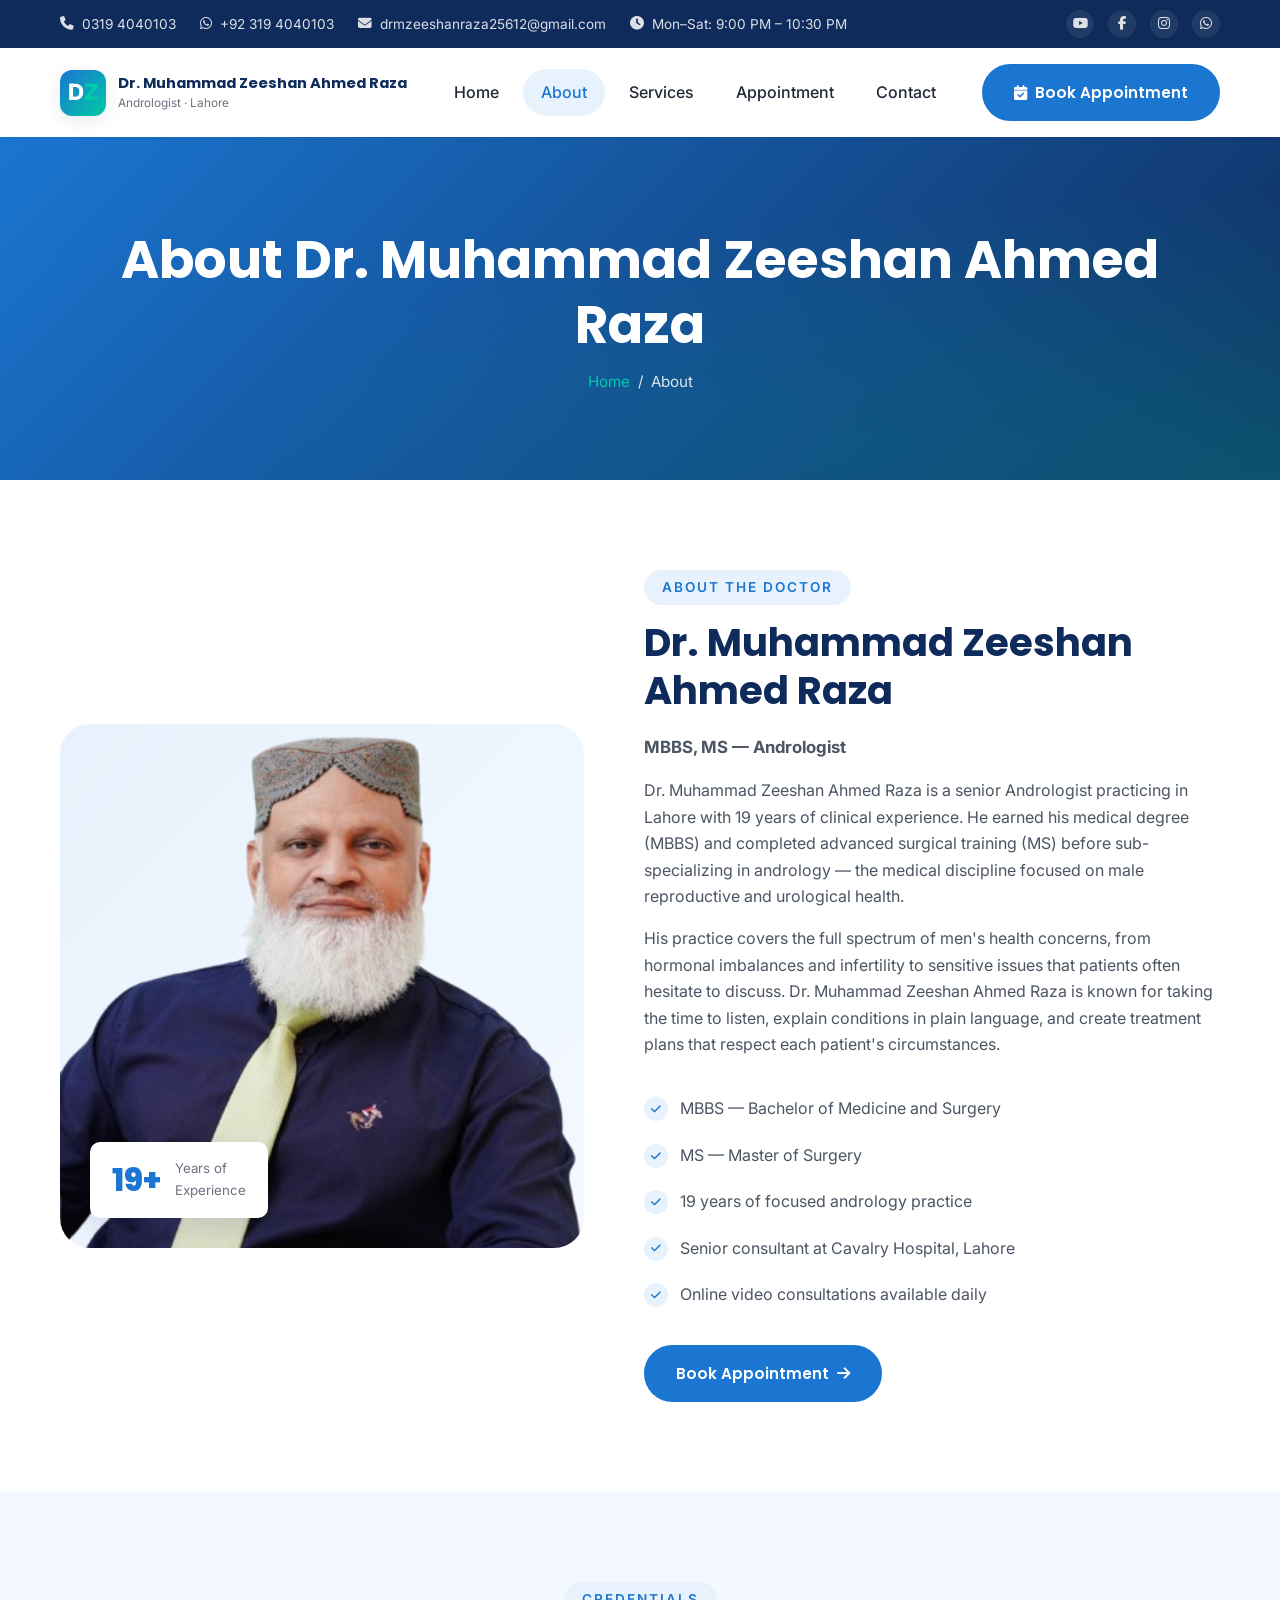
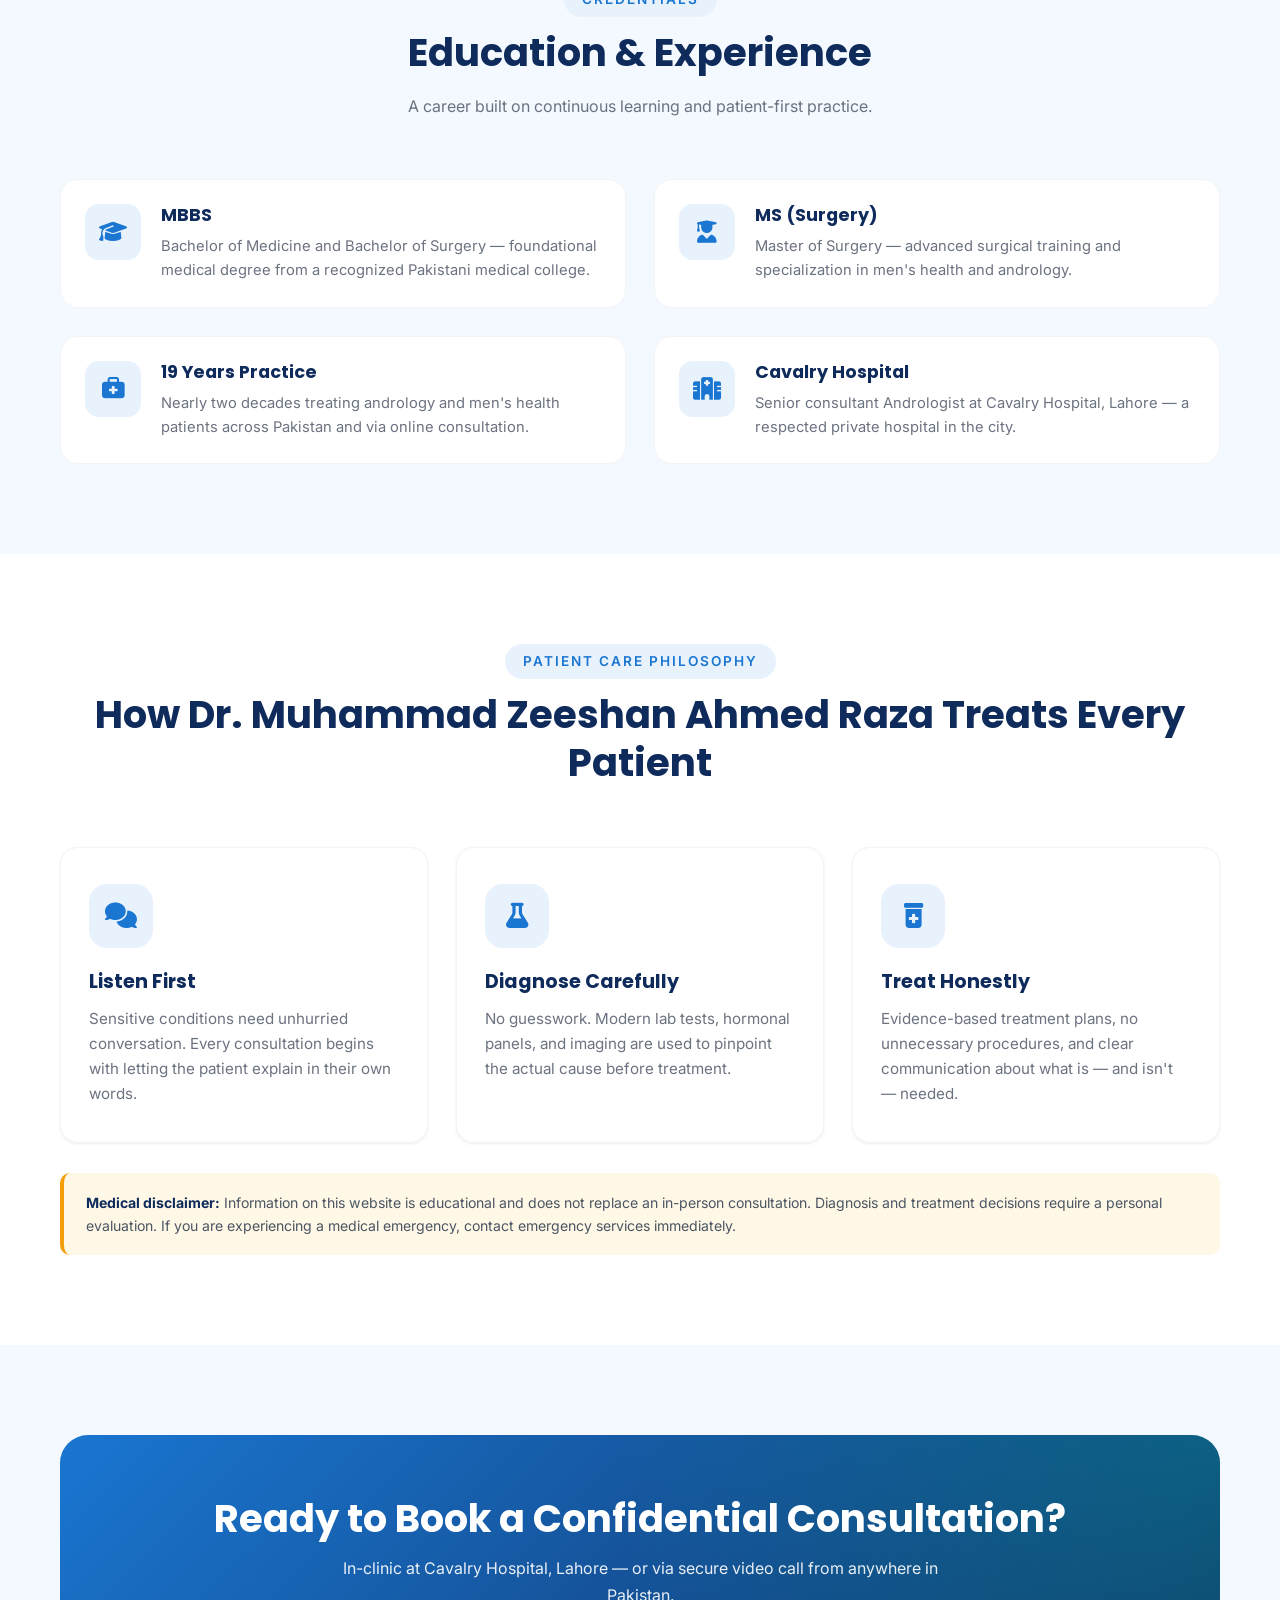
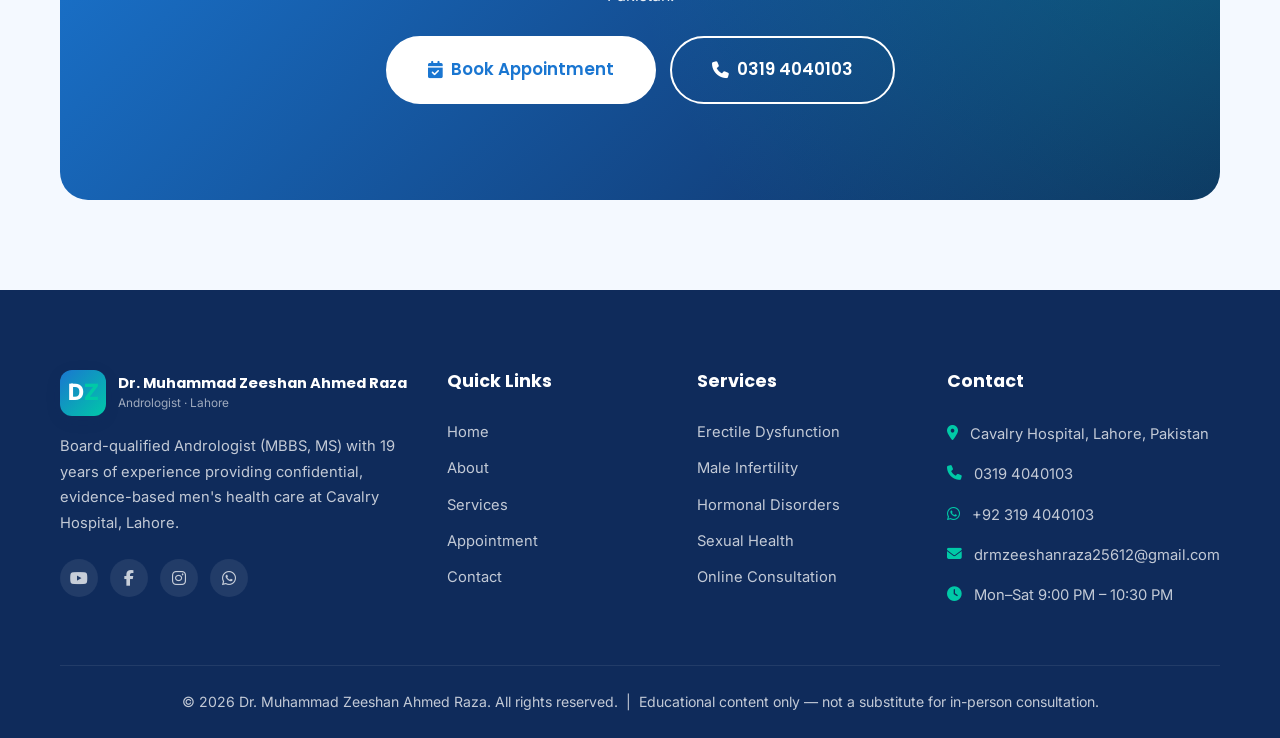
==== about.html @ 1eda5ea1 "first commit" ====
<!DOCTYPE html>
<html lang="en">
<head>
<meta charset="UTF-8" />
<meta name="viewport" content="width=device-width, initial-scale=1.0" />
<title>About Dr. Muhammad Zeeshan Ahmed Raza — Andrologist, Lahore</title>
<meta name="description" content="Profile of Dr. Muhammad Zeeshan Ahmed Raza — MBBS, MS Andrologist with 19 years of experience at Cavalry Hospital, Lahore. Education, experience, and approach." />
<link rel="preconnect" href="https://fonts.googleapis.com" />
<link rel="preconnect" href="https://fonts.gstatic.com" crossorigin />
<link href="https://fonts.googleapis.com/css2?family=Poppins:wght@500;600;700;800&family=Inter:wght@400;500;600&display=swap" rel="stylesheet" />
<link rel="stylesheet" href="https://cdnjs.cloudflare.com/ajax/libs/font-awesome/6.5.1/css/all.min.css" />
<link rel="stylesheet" href="assets/css/style.css?v=20260511143106" />
</head>
<body>
<div class="loader" id="pageLoader"><div class="jimu-primary-loading"></div></div>

<div class="topbar">
  <div class="container">
    <div class="topbar-info">
      <span><i class="fa-solid fa-phone"></i> 0319 4040103</span>
      <span><i class="fa-brands fa-whatsapp"></i> <a href="https://wa.me/923194040103" target="_blank" rel="noopener" style="color:inherit;">+92 319 4040103</a></span>
      <span><i class="fa-solid fa-envelope"></i> drmzeeshanraza25612@gmail.com</span>
      <span><i class="fa-solid fa-clock"></i> Mon–Sat: 9:00 PM – 10:30 PM</span>
    </div>
    <div class="topbar-social">
      <a href="https://www.youtube.com/@DrMuhammadZeeshanAhmedRaza" target="_blank" rel="noopener" aria-label="YouTube"><i class="fa-brands fa-youtube"></i></a>
      <a href="#" aria-label="Facebook"><i class="fa-brands fa-facebook-f"></i></a>
      <a href="#" aria-label="Instagram"><i class="fa-brands fa-instagram"></i></a>
      <a href="https://wa.me/923194040103" target="_blank" rel="noopener" aria-label="WhatsApp"><i class="fa-brands fa-whatsapp"></i></a>
    </div>
  </div>
</div>

<header class="header">
  <div class="container">
    <a href="index.html" class="logo">
      <span class="logo-icon">D<span style="color:var(--secondary);">Z</span></span>
      <span class="logo-text"><strong>Dr. Muhammad Zeeshan Ahmed Raza</strong><small>Andrologist · Lahore</small></span>
    </a>
    <nav>
      <ul class="nav-list">
        <li><a href="index.html">Home</a></li>
        <li><a href="about.html">About</a></li>
        <li><a href="services.html">Services</a></li>
        <li><a href="appointment.html">Appointment</a></li>
        <li><a href="contact.html">Contact</a></li>
      </ul>
    </nav>
    <div class="nav-cta">
      <a href="appointment.html" class="btn btn-primary"><i class="fa-solid fa-calendar-check"></i> Book Appointment</a>
      <button class="menu-toggle" aria-label="Toggle menu" aria-expanded="false"><i class="fa-solid fa-bars"></i></button>
    </div>
  </div>
</header>

<section class="page-banner">
  <div class="container">
    <h1>About Dr. Muhammad Zeeshan Ahmed Raza</h1>
    <p class="breadcrumb"><a href="index.html">Home</a> &nbsp;/&nbsp; About</p>
  </div>
</section>

<section class="section about-preview">
  <div class="container">
    <div class="image-side">
      <img src="assets/images/doctor-portrait.png" alt="Dr. Muhammad Zeeshan Ahmed Raza — Senior Andrologist" onerror="this.style.display='none'; this.nextElementSibling.style.display='inline-block';" />
      <i class="fa-solid fa-user-doctor" style="display:none; font-size: 9rem; color: var(--primary); opacity: 0.4;"></i>
      <div class="badge">
        <span class="num">19+</span>
        <small>Years of<br />Experience</small>
      </div>
    </div>
    <div>
      <span class="eyebrow" style="display:inline-block; color: var(--primary); font-weight:600; font-size:0.85rem; letter-spacing:2px; text-transform:uppercase; margin-bottom:14px; padding:6px 18px; background: var(--primary-light); border-radius:999px;">About the Doctor</span>
      <h2>Dr. Muhammad Zeeshan Ahmed Raza</h2>
      <p style="font-size:1.05rem; color: var(--gray-700);"><strong>MBBS, MS — Andrologist</strong></p>
      <p>Dr. Muhammad Zeeshan Ahmed Raza is a senior Andrologist practicing in Lahore with 19 years of clinical experience. He earned his medical degree (MBBS) and completed advanced surgical training (MS) before sub-specializing in andrology — the medical discipline focused on male reproductive and urological health.</p>
      <p>His practice covers the full spectrum of men's health concerns, from hormonal imbalances and infertility to sensitive issues that patients often hesitate to discuss. Dr. Muhammad Zeeshan Ahmed Raza is known for taking the time to listen, explain conditions in plain language, and create treatment plans that respect each patient's circumstances.</p>
      <ul class="feature-list">
        <li>MBBS — Bachelor of Medicine and Surgery</li>
        <li>MS — Master of Surgery</li>
        <li>19 years of focused andrology practice</li>
        <li>Senior consultant at Cavalry Hospital, Lahore</li>
        <li>Online video consultations available daily</li>
      </ul>
      <a href="appointment.html" class="btn btn-primary">Book Appointment <i class="fa-solid fa-arrow-right"></i></a>
    </div>
  </div>
</section>

<!-- Education & experience -->
<section class="section bg-light">
  <div class="container">
    <div class="section-head">
      <span class="eyebrow">Credentials</span>
      <h2>Education &amp; Experience</h2>
      <p>A career built on continuous learning and patient-first practice.</p>
    </div>
    <div class="grid grid-2">
      <div class="why-card">
        <span class="icon"><i class="fa-solid fa-graduation-cap"></i></span>
        <div><h3>MBBS</h3><p>Bachelor of Medicine and Bachelor of Surgery — foundational medical degree from a recognized Pakistani medical college.</p></div>
      </div>
      <div class="why-card">
        <span class="icon"><i class="fa-solid fa-user-graduate"></i></span>
        <div><h3>MS (Surgery)</h3><p>Master of Surgery — advanced surgical training and specialization in men's health and andrology.</p></div>
      </div>
      <div class="why-card">
        <span class="icon"><i class="fa-solid fa-briefcase-medical"></i></span>
        <div><h3>19 Years Practice</h3><p>Nearly two decades treating andrology and men's health patients across Pakistan and via online consultation.</p></div>
      </div>
      <div class="why-card">
        <span class="icon"><i class="fa-solid fa-hospital"></i></span>
        <div><h3>Cavalry Hospital</h3><p>Senior consultant Andrologist at Cavalry Hospital, Lahore — a respected private hospital in the city.</p></div>
      </div>
    </div>
  </div>
</section>

<!-- Approach -->
<section class="section">
  <div class="container">
    <div class="section-head">
      <span class="eyebrow">Patient Care Philosophy</span>
      <h2>How Dr. Muhammad Zeeshan Ahmed Raza Treats Every Patient</h2>
    </div>
    <div class="grid grid-3">
      <div class="service-card">
        <span class="icon"><i class="fa-solid fa-comments"></i></span>
        <h3>Listen First</h3>
        <p>Sensitive conditions need unhurried conversation. Every consultation begins with letting the patient explain in their own words.</p>
      </div>
      <div class="service-card">
        <span class="icon"><i class="fa-solid fa-flask"></i></span>
        <h3>Diagnose Carefully</h3>
        <p>No guesswork. Modern lab tests, hormonal panels, and imaging are used to pinpoint the actual cause before treatment.</p>
      </div>
      <div class="service-card">
        <span class="icon"><i class="fa-solid fa-prescription-bottle-medical"></i></span>
        <h3>Treat Honestly</h3>
        <p>Evidence-based treatment plans, no unnecessary procedures, and clear communication about what is — and isn't — needed.</p>
      </div>
    </div>
    <div class="disclaimer">
      <strong>Medical disclaimer:</strong> Information on this website is educational and does not replace an in-person consultation. Diagnosis and treatment decisions require a personal evaluation. If you are experiencing a medical emergency, contact emergency services immediately.
    </div>
  </div>
</section>

<section class="section bg-light">
  <div class="container">
    <div class="cta-banner">
      <h2>Ready to Book a Confidential Consultation?</h2>
      <p>In-clinic at Cavalry Hospital, Lahore — or via secure video call from anywhere in Pakistan.</p>
      <div class="hero-actions" style="justify-content: center;">
        <a href="appointment.html" class="btn btn-white btn-lg"><i class="fa-solid fa-calendar-check"></i> Book Appointment</a>
        <a href="tel:03194040103" class="btn btn-outline btn-lg" style="color:var(--white); border-color:var(--white);"><i class="fa-solid fa-phone"></i> 0319 4040103</a>
      </div>
    </div>
  </div>
</section>

<footer class="footer">
  <div class="container">
    <div class="footer-grid">
      <div class="footer-about">
        <a href="index.html" class="logo">
          <span class="logo-icon">D<span style="color:var(--secondary);">Z</span></span>
          <span class="logo-text"><strong>Dr. Muhammad Zeeshan Ahmed Raza</strong><small>Andrologist · Lahore</small></span>
        </a>
        <p>Board-qualified Andrologist (MBBS, MS) with 19 years of experience providing confidential, evidence-based men's health care at Cavalry Hospital, Lahore.</p>
        <div class="footer-social">
          <a href="https://www.youtube.com/@DrMuhammadZeeshanAhmedRaza" target="_blank" rel="noopener" aria-label="YouTube"><i class="fa-brands fa-youtube"></i></a>
          <a href="#" aria-label="Facebook"><i class="fa-brands fa-facebook-f"></i></a>
          <a href="#" aria-label="Instagram"><i class="fa-brands fa-instagram"></i></a>
          <a href="https://wa.me/923194040103" target="_blank" rel="noopener" aria-label="WhatsApp"><i class="fa-brands fa-whatsapp"></i></a>
        </div>
      </div>
      <div>
        <h4>Quick Links</h4>
        <ul class="footer-links">
          <li><a href="index.html">Home</a></li>
          <li><a href="about.html">About</a></li>
          <li><a href="services.html">Services</a></li>
          <li><a href="appointment.html">Appointment</a></li>
          <li><a href="contact.html">Contact</a></li>
        </ul>
      </div>
      <div>
        <h4>Services</h4>
        <ul class="footer-links">
          <li><a href="services.html">Erectile Dysfunction</a></li>
          <li><a href="services.html">Male Infertility</a></li>
          <li><a href="services.html">Hormonal Disorders</a></li>
          <li><a href="services.html">Sexual Health</a></li>
          <li><a href="services.html">Online Consultation</a></li>
        </ul>
      </div>
      <div>
        <h4>Contact</h4>
        <ul class="footer-links footer-contact">
          <li><i class="fa-solid fa-location-dot"></i> Cavalry Hospital, Lahore, Pakistan</li>
          <li><i class="fa-solid fa-phone"></i> <a href="tel:03194040103">0319 4040103</a></li>
          <li><i class="fa-brands fa-whatsapp"></i> <a href="https://wa.me/923194040103" target="_blank" rel="noopener">+92 319 4040103</a></li>
          <li><i class="fa-solid fa-envelope"></i> <a href="mailto:drmzeeshanraza25612@gmail.com">drmzeeshanraza25612@gmail.com</a></li>
          <li><i class="fa-solid fa-clock"></i> Mon–Sat 9:00 PM – 10:30 PM</li>
        </ul>
      </div>
    </div>
    <div class="footer-bottom">
      &copy; <span id="footer-year"></span> Dr. Muhammad Zeeshan Ahmed Raza. All rights reserved. &nbsp;|&nbsp;
      Educational content only — not a substitute for in-person consultation.
    </div>
  </div>
</footer>

<script src="assets/js/main.js?v=20260511143106"></script>
</body>
</html>
---- assets/css/style.css ----
/* ==========================================================================
   Dr. Muhammad Zeeshan Ahmad Raza — Andrologist
   Mediplus-inspired theme
   ========================================================================== */

:root {
  --primary: #1A76D1;
  --primary-dark: #0d5fb3;
  --primary-light: #e8f2fc;
  --secondary: #00C9A7;
  --secondary-dark: #00a085;
  --dark: #0F2B5B;
  --gray-900: #1f2937;
  --gray-700: #4b5563;
  --gray-500: #6b7280;
  --gray-300: #d1d5db;
  --gray-100: #f3f4f6;
  --light: #F4F9FF;
  --white: #ffffff;
  --success: #10b981;
  --warning: #f59e0b;
  --danger: #ef4444;
  --shadow-sm: 0 1px 3px rgba(15, 43, 91, 0.08);
  --shadow-md: 0 4px 16px rgba(15, 43, 91, 0.10);
  --shadow-lg: 0 12px 32px rgba(15, 43, 91, 0.14);
  --radius-sm: 6px;
  --radius-md: 10px;
  --radius-lg: 18px;
  --radius-xl: 28px;
  --transition: all 0.3s ease;
  --container: 1200px;
}

* { margin: 0; padding: 0; box-sizing: border-box; }

html { scroll-behavior: smooth; }

body {
  font-family: 'Inter', system-ui, -apple-system, sans-serif;
  font-size: 16px;
  line-height: 1.65;
  color: var(--gray-700);
  background: var(--white);
  -webkit-font-smoothing: antialiased;
}

h1, h2, h3, h4, h5, h6 {
  font-family: 'Poppins', sans-serif;
  font-weight: 700;
  color: var(--dark);
  line-height: 1.25;
  margin-bottom: 0.5em;
}

h1 { font-size: clamp(2rem, 4.5vw, 3.25rem); }
h2 { font-size: clamp(1.6rem, 3vw, 2.4rem); }
h3 { font-size: 1.4rem; }
h4 { font-size: 1.15rem; }

p { margin-bottom: 1rem; }

a { color: var(--primary); text-decoration: none; transition: var(--transition); }
a:hover { color: var(--primary-dark); }

img { max-width: 100%; display: block; }

.container {
  max-width: var(--container);
  margin: 0 auto;
  padding: 0 20px;
}

.section { padding: 90px 0; }
.section-sm { padding: 60px 0; }
.bg-light { background: var(--light); }
.bg-primary { background: var(--primary); color: var(--white); }
.bg-dark { background: var(--dark); color: var(--white); }

.text-center { text-align: center; }
.text-primary { color: var(--primary); }
.text-secondary { color: var(--secondary); }
.text-white { color: var(--white); }

/* Section heading */
.section-head { text-align: center; margin-bottom: 60px; }
.section-head .eyebrow {
  display: inline-block;
  color: var(--primary);
  font-weight: 600;
  font-size: 0.85rem;
  letter-spacing: 2px;
  text-transform: uppercase;
  margin-bottom: 12px;
  padding: 6px 18px;
  background: var(--primary-light);
  border-radius: 999px;
}
.section-head h2 { margin-bottom: 16px; }
.section-head p { max-width: 640px; margin: 0 auto; color: var(--gray-500); }

/* Buttons */
.btn {
  display: inline-flex;
  align-items: center;
  justify-content: center;
  gap: 8px;
  padding: 14px 30px;
  font-family: 'Poppins', sans-serif;
  font-weight: 600;
  font-size: 0.95rem;
  border-radius: 999px;
  border: 2px solid transparent;
  cursor: pointer;
  transition: var(--transition);
  text-align: center;
  white-space: nowrap;
}
.btn-primary { background: var(--primary); color: var(--white); border-color: var(--primary); }
.btn-primary:hover { background: var(--primary-dark); border-color: var(--primary-dark); color: var(--white); transform: translateY(-2px); box-shadow: var(--shadow-md); }
.btn-secondary { background: var(--secondary); color: var(--white); border-color: var(--secondary); }
.btn-secondary:hover { background: var(--secondary-dark); border-color: var(--secondary-dark); color: var(--white); transform: translateY(-2px); }
.btn-outline { background: transparent; color: var(--primary); border-color: var(--primary); }
.btn-outline:hover { background: var(--primary); color: var(--white); }
.btn-outline-yt { background: transparent; color: #c40000; border-color: #c40000; }
.btn-outline-yt:hover { background: #c40000; color: var(--white); border-color: #c40000; transform: translateY(-2px); box-shadow: 0 8px 22px rgba(196,0,0,0.32); }
.btn-white { background: var(--white); color: var(--primary); border-color: var(--white); }
.btn-white:hover { background: transparent; color: var(--white); border-color: var(--white); }
.btn-lg { padding: 18px 40px; font-size: 1.05rem; }

/* Top bar */
.topbar {
  background: var(--dark);
  color: rgba(255,255,255,0.85);
  font-size: 0.85rem;
  padding: 10px 0;
}
.topbar .container { display: flex; justify-content: space-between; align-items: center; flex-wrap: wrap; gap: 12px; }
.topbar a { color: rgba(255,255,255,0.85); }
.topbar a:hover { color: var(--secondary); }
.topbar-info { display: flex; gap: 24px; flex-wrap: wrap; }
.topbar-info span { display: inline-flex; align-items: center; gap: 8px; }
.topbar-social { display: flex; gap: 14px; }
.topbar-social a { width: 28px; height: 28px; display: inline-flex; align-items: center; justify-content: center; border-radius: 50%; background: rgba(255,255,255,0.08); }
.topbar-social a:hover { background: var(--primary); color: var(--white); }

/* Header / Nav */
.header {
  background: var(--white);
  box-shadow: var(--shadow-sm);
  position: sticky;
  top: 0;
  z-index: 100;
}
.header .container { display: flex; justify-content: space-between; align-items: center; padding-top: 16px; padding-bottom: 16px; }

.logo { display: flex; align-items: center; gap: 12px; }
.logo-icon {
  width: 46px; height: 46px;
  background: linear-gradient(135deg, var(--primary), var(--secondary));
  color: var(--white);
  border-radius: 12px;
  display: inline-flex; align-items: center; justify-content: center;
  font-size: 1.4rem;
  font-weight: 800;
  box-shadow: var(--shadow-md);
}
.logo-text { line-height: 1.15; }
.logo-text strong { color: var(--dark); font-family: 'Poppins', sans-serif; font-size: 0.92rem; display: block; white-space: nowrap; }
.logo-text small { color: var(--gray-500); font-size: 0.74rem; }
@media (max-width: 1100px) {
  .logo-text strong { font-size: 0.82rem; }
}
@media (max-width: 768px) {
  .logo-text strong { font-size: 0.78rem; white-space: normal; line-height: 1.1; }
  .logo-text small { font-size: 0.7rem; }
}

.nav-list { display: flex; align-items: center; gap: 6px; list-style: none; }
.nav-list a {
  display: block;
  padding: 10px 18px;
  font-weight: 500;
  color: var(--gray-900);
  border-radius: 999px;
}
.nav-list a:hover, .nav-list a.active { background: var(--primary-light); color: var(--primary); }

.nav-cta { display: flex; align-items: center; gap: 14px; }

.menu-toggle { display: none; background: none; border: none; font-size: 1.5rem; color: var(--dark); cursor: pointer; }

/* Hero */
.hero {
  background: linear-gradient(135deg, #f4f9ff 0%, #e8f2fc 100%);
  padding: 80px 0 100px;
  position: relative;
  overflow: hidden;
}
.hero::before {
  content: '';
  position: absolute;
  top: -100px; right: -100px;
  width: 400px; height: 400px;
  background: radial-gradient(circle, rgba(0,201,167,0.15), transparent 70%);
  border-radius: 50%;
}
.hero .container { display: grid; grid-template-columns: 1.1fr 1fr; gap: 60px; align-items: center; position: relative; z-index: 1; }
.hero .eyebrow {
  display: inline-block;
  color: var(--primary);
  font-weight: 600;
  font-size: 0.9rem;
  letter-spacing: 1.5px;
  text-transform: uppercase;
  margin-bottom: 18px;
  padding: 8px 20px;
  background: var(--white);
  border-radius: 999px;
  box-shadow: var(--shadow-sm);
}
.hero h1 { margin-bottom: 20px; }
.hero h1 span { color: var(--primary); }
.hero p.lead { font-size: 1.1rem; color: var(--gray-700); margin-bottom: 32px; max-width: 560px; }
.hero-actions { display: flex; gap: 14px; flex-wrap: wrap; margin-bottom: 36px; }
.hero-meta { display: flex; gap: 24px; flex-wrap: wrap; }
.hero-meta-item { display: flex; align-items: center; gap: 12px; }
.hero-meta-item .icon {
  width: 44px; height: 44px;
  background: var(--white);
  color: var(--primary);
  border-radius: 12px;
  display: inline-flex; align-items: center; justify-content: center;
  font-size: 1.2rem;
  box-shadow: var(--shadow-sm);
}
.hero-meta-item strong { display: block; color: var(--dark); font-family: 'Poppins', sans-serif; }
.hero-meta-item small { color: var(--gray-500); font-size: 0.85rem; }

.hero-image {
  position: relative;
  display: flex; justify-content: center;
}
.hero-image .image-wrap {
  width: 100%;
  max-width: 460px;
  aspect-ratio: 4/5;
  border-radius: 30px 30px 200px 30px;
  background: linear-gradient(135deg, var(--primary), var(--secondary));
  display: flex; align-items: flex-end; justify-content: center;
  position: relative;
  box-shadow: var(--shadow-lg);
  overflow: hidden;
}
.hero-image .image-wrap .placeholder {
  font-family: 'Poppins', sans-serif;
  font-size: 7rem;
  font-weight: 800;
  color: rgba(255,255,255,0.95);
  text-shadow: 0 4px 20px rgba(0,0,0,0.2);
  margin-bottom: 30px;
}
.hero-image .image-wrap img {
  position: absolute;
  bottom: 0; left: 50%;
  transform: translateX(-50%);
  max-height: 100%;
  max-width: 100%;
  width: auto;
  height: auto;
  z-index: 2;
  object-fit: contain;
  object-position: bottom;
}
.hero-image .image-wrap:has(img) .placeholder { display: none; }

/* White-text credentials tagline overlaid on the gradient at top of the bubble */
.image-tagline {
  position: absolute;
  top: 22px;
  right: 22px;
  text-align: right;
  color: var(--white);
  z-index: 3;
  pointer-events: none;
  max-width: 60%;
}
.image-tagline i {
  display: inline-block;
  color: rgba(255, 255, 255, 0.95);
  font-size: 1.2rem;
  margin-bottom: 6px;
  filter: drop-shadow(0 2px 6px rgba(0, 0, 0, 0.25));
}
.image-tagline strong {
  font-family: 'Poppins', sans-serif;
  font-size: 1.35rem;
  font-weight: 700;
  line-height: 1.15;
  display: block;
  letter-spacing: 0.3px;
  text-shadow: 0 2px 12px rgba(0, 0, 0, 0.35);
}
.image-tagline span {
  font-size: 0.78rem;
  letter-spacing: 1.4px;
  text-transform: uppercase;
  font-weight: 500;
  opacity: 0.92;
  display: block;
  margin-top: 4px;
  text-shadow: 0 1px 6px rgba(0, 0, 0, 0.3);
}
@media (max-width: 768px) {
  .image-tagline { top: 14px; right: 14px; max-width: 65%; }
  .image-tagline strong { font-size: 1.05rem; }
  .image-tagline span { font-size: 0.68rem; letter-spacing: 1px; }
  .image-tagline i { font-size: 1rem; }
}

.hero-card {
  position: absolute;
  background: rgba(255, 255, 255, 0.96);
  backdrop-filter: blur(8px);
  -webkit-backdrop-filter: blur(8px);
  padding: 14px 20px;
  border-radius: var(--radius-md);
  box-shadow: 0 18px 40px rgba(15, 43, 91, 0.22);
  display: flex; align-items: center; gap: 12px;
  white-space: nowrap;
  z-index: 5;
  transition: transform 0.4s ease;
  border: 1px solid rgba(255, 255, 255, 0.7);
}
.hero-card:hover { transform: translateY(-3px); }
.hero-card .icon {
  width: 44px; height: 44px;
  background: var(--primary-light); color: var(--primary);
  border-radius: 50%;
  display: inline-flex; align-items: center; justify-content: center;
  font-size: 1.2rem;
  flex-shrink: 0;
}
.hero-card strong { display: block; color: var(--dark); font-family: 'Poppins', sans-serif; font-size: 0.95rem; }
.hero-card small { color: var(--gray-500); font-size: 0.78rem; }
.hero-card.card-1 { top: 14%; left: 4%; }
.hero-card.card-2 { bottom: 12%; right: 4%; }

/* Page banner */
.page-banner {
  background: linear-gradient(135deg, var(--primary), var(--dark));
  color: var(--white);
  padding: 90px 0 70px;
  text-align: center;
  position: relative;
  overflow: hidden;
}
.page-banner::before {
  content: '';
  position: absolute;
  inset: 0;
  background: radial-gradient(ellipse at bottom right, rgba(0,201,167,0.25), transparent 60%);
}
.page-banner h1 { color: var(--white); margin-bottom: 12px; position: relative; }
.page-banner .breadcrumb { position: relative; color: rgba(255,255,255,0.85); font-size: 0.95rem; }
.page-banner .breadcrumb a { color: var(--secondary); }

/* Cards / Services */
.grid { display: grid; gap: 28px; }
.grid-2 { grid-template-columns: repeat(2, 1fr); }
.grid-3 { grid-template-columns: repeat(3, 1fr); }
.grid-4 { grid-template-columns: repeat(4, 1fr); }

.service-card {
  background: var(--white);
  padding: 36px 28px;
  border-radius: var(--radius-lg);
  box-shadow: var(--shadow-sm);
  border: 1px solid var(--gray-100);
  transition: var(--transition);
  position: relative;
  overflow: hidden;
}
.service-card::before {
  content: '';
  position: absolute;
  top: 0; left: 0; right: 0;
  height: 4px;
  background: linear-gradient(90deg, var(--primary), var(--secondary));
  transform: scaleX(0);
  transform-origin: left;
  transition: var(--transition);
}
.service-card:hover { transform: translateY(-6px); box-shadow: var(--shadow-lg); border-color: var(--primary-light); }
.service-card:hover::before { transform: scaleX(1); }
.service-card .icon {
  width: 64px; height: 64px;
  background: var(--primary-light); color: var(--primary);
  border-radius: 18px;
  display: inline-flex; align-items: center; justify-content: center;
  font-size: 1.6rem;
  margin-bottom: 22px;
  transition: var(--transition);
}
.service-card:hover .icon { background: var(--primary); color: var(--white); }
.service-card h3 { font-size: 1.2rem; margin-bottom: 12px; }
.service-card p { color: var(--gray-500); font-size: 0.95rem; margin-bottom: 0; }

/* Stats */
.stats { background: linear-gradient(135deg, var(--primary), var(--dark)); color: var(--white); }
.stats .grid { gap: 30px; }
.stat-item { text-align: center; padding: 20px; }
.stat-item .num {
  font-family: 'Poppins', sans-serif;
  font-size: 3rem;
  font-weight: 800;
  color: var(--secondary);
  line-height: 1;
  margin-bottom: 8px;
}
.stat-item .label { color: rgba(255,255,255,0.9); font-size: 0.95rem; }

/* About preview */
.about-preview .container { display: grid; grid-template-columns: 1fr 1.1fr; gap: 60px; align-items: center; }
.about-preview .image-side {
  position: relative;
  border-radius: 30px;
  overflow: hidden;
  aspect-ratio: 1/1;
  background: linear-gradient(135deg, var(--primary-light), var(--light));
  display: flex; align-items: flex-end; justify-content: center;
}
.about-preview .image-side > img {
  width: 100%;
  height: 100%;
  object-fit: cover;
  object-position: top center;
  display: block;
}
.about-preview .image-side .badge {
  position: absolute;
  bottom: 30px; left: 30px;
  background: var(--white);
  padding: 16px 22px;
  border-radius: var(--radius-md);
  box-shadow: var(--shadow-lg);
  display: flex; align-items: center; gap: 14px;
}
.about-preview .image-side .badge .num {
  font-family: 'Poppins', sans-serif;
  font-size: 2rem;
  font-weight: 800;
  color: var(--primary);
  line-height: 1;
}
.about-preview .image-side .badge small { color: var(--gray-500); }

.feature-list { list-style: none; margin: 28px 0; }
.feature-list li { padding: 10px 0 10px 36px; position: relative; color: var(--gray-700); }
.feature-list li::before {
  content: '\f00c';
  font-family: 'Font Awesome 6 Free';
  font-weight: 900;
  position: absolute;
  left: 0; top: 12px;
  width: 24px; height: 24px;
  background: var(--primary-light); color: var(--primary);
  border-radius: 50%;
  display: inline-flex; align-items: center; justify-content: center;
  font-size: 0.7rem;
}

/* Why choose us */
.why-card {
  display: flex; gap: 20px;
  padding: 24px;
  border-radius: var(--radius-lg);
  background: var(--white);
  border: 1px solid var(--gray-100);
  transition: var(--transition);
}
.why-card:hover { box-shadow: var(--shadow-md); border-color: var(--primary-light); }
.why-card .icon {
  flex-shrink: 0;
  width: 56px; height: 56px;
  background: var(--primary-light); color: var(--primary);
  border-radius: 14px;
  display: inline-flex; align-items: center; justify-content: center;
  font-size: 1.4rem;
}
.why-card h3 { font-size: 1.1rem; margin-bottom: 8px; }
.why-card p { font-size: 0.92rem; color: var(--gray-500); margin-bottom: 0; }

/* Forms */
.form-group { margin-bottom: 20px; }
.form-label { display: block; font-weight: 500; color: var(--dark); margin-bottom: 8px; font-size: 0.92rem; }
.form-control, .form-select, textarea.form-control {
  width: 100%;
  padding: 14px 18px;
  font-family: inherit;
  font-size: 0.95rem;
  border: 1.5px solid var(--gray-300);
  border-radius: var(--radius-md);
  background: var(--white);
  color: var(--gray-900);
  transition: var(--transition);
}
.form-control:focus, .form-select:focus, textarea.form-control:focus {
  outline: none;
  border-color: var(--primary);
  box-shadow: 0 0 0 4px rgba(26,118,209,0.12);
}
textarea.form-control { resize: vertical; min-height: 130px; }

.appointment-form {
  background: var(--white);
  padding: 40px;
  border-radius: var(--radius-lg);
  box-shadow: var(--shadow-lg);
}
.form-row { display: grid; grid-template-columns: 1fr 1fr; gap: 20px; }

/* Testimonials */
.testimonial-card {
  background: var(--white);
  padding: 32px;
  border-radius: var(--radius-lg);
  box-shadow: var(--shadow-sm);
  border: 1px solid var(--gray-100);
  position: relative;
}
.testimonial-card::before {
  content: '\201C';
  position: absolute;
  top: 16px; right: 24px;
  font-family: 'Poppins', serif;
  font-size: 5rem;
  color: var(--primary-light);
  line-height: 1;
}
.testimonial-card p { font-style: italic; color: var(--gray-700); margin-bottom: 22px; position: relative; z-index: 1; }
.testimonial-card .author { display: flex; align-items: center; gap: 14px; }
.testimonial-card .author .avatar {
  width: 50px; height: 50px;
  border-radius: 50%;
  background: linear-gradient(135deg, var(--primary), var(--secondary));
  color: var(--white);
  display: inline-flex; align-items: center; justify-content: center;
  font-family: 'Poppins', sans-serif;
  font-weight: 700;
}
.testimonial-card .author strong { color: var(--dark); font-family: 'Poppins', sans-serif; display: block; }
.testimonial-card .author small { color: var(--gray-500); font-size: 0.85rem; }
.testimonial-card .stars { color: #f59e0b; margin-bottom: 14px; }

/* Contact info card */
.contact-info-card {
  display: flex;
  flex-direction: column;
  align-items: center;
  text-align: center;
  padding: 38px 22px 32px;
  background: var(--white);
  border-radius: var(--radius-lg);
  box-shadow: var(--shadow-sm);
  border: 1px solid var(--gray-100);
  transition: background 0.4s ease, transform 0.4s ease, box-shadow 0.4s ease, border-color 0.4s ease;
  position: relative;
  overflow: hidden;
  min-height: 280px;
}
.contact-info-card::before {
  content: '';
  position: absolute;
  inset: 0;
  background: linear-gradient(135deg, var(--primary) 0%, var(--primary-dark) 100%);
  opacity: 0;
  transition: opacity 0.4s ease;
  z-index: 0;
}
.contact-info-card > * { position: relative; z-index: 1; }
.contact-info-card .icon {
  width: 68px; height: 68px;
  background: linear-gradient(135deg, var(--primary), var(--secondary));
  color: var(--white);
  border-radius: 18px;
  display: inline-flex; align-items: center; justify-content: center;
  font-size: 1.5rem;
  margin-bottom: 20px;
  transition: background 0.4s ease, color 0.4s ease, transform 0.4s ease;
}
.contact-info-card h4 {
  font-size: 1.05rem;
  margin-bottom: 12px;
  color: var(--dark);
  transition: color 0.4s ease;
}
.contact-info-card .info-body {
  margin-top: auto;
  width: 100%;
}
.contact-info-card .info-body p,
.contact-info-card .info-body a {
  color: var(--gray-500);
  font-size: 0.95rem;
  margin: 0;
  line-height: 1.65;
  word-break: break-word;
  transition: color 0.4s ease;
}
.contact-info-card .info-body a:hover { text-decoration: underline; }
.contact-info-card .info-body small {
  color: var(--gray-500);
  font-size: 0.82rem;
  display: block;
  margin-top: 6px;
  transition: color 0.4s ease;
}
.contact-info-card:hover {
  transform: translateY(-10px);
  box-shadow: 0 22px 48px rgba(26, 118, 209, 0.35);
  border-color: var(--primary);
}
.contact-info-card:hover::before { opacity: 1; }
.contact-info-card:hover h4,
.contact-info-card:hover .info-body p,
.contact-info-card:hover .info-body a,
.contact-info-card:hover .info-body small { color: var(--white); }
.contact-info-card:hover .icon {
  background: var(--white);
  color: var(--primary);
  transform: scale(1.1) rotate(-4deg);
}

/* CTA banner */
.cta-banner {
  background: linear-gradient(135deg, var(--primary), var(--dark));
  color: var(--white);
  padding: 60px 50px;
  border-radius: var(--radius-xl);
  text-align: center;
  position: relative;
  overflow: hidden;
}
.cta-banner::before {
  content: '';
  position: absolute;
  inset: 0;
  background: radial-gradient(circle at top right, rgba(0,201,167,0.25), transparent 50%);
}
.cta-banner > * { position: relative; }
.cta-banner h2 { color: var(--white); margin-bottom: 12px; }
.cta-banner p { color: rgba(255,255,255,0.9); margin-bottom: 28px; max-width: 600px; margin-left: auto; margin-right: auto; }

/* Footer */
.footer {
  background: var(--dark);
  color: rgba(255,255,255,0.75);
  padding: 80px 0 0;
}
.footer h4 { color: var(--white); font-size: 1.1rem; margin-bottom: 22px; }
.footer a { color: rgba(255,255,255,0.75); }
.footer a:hover { color: var(--secondary); }
.footer-grid { display: grid; grid-template-columns: 1.5fr 1fr 1fr 1.2fr; gap: 40px; padding-bottom: 50px; }
.footer-about p { font-size: 0.92rem; line-height: 1.75; margin: 18px 0 22px; }
.footer-about .logo .logo-text strong { color: var(--white); }
.footer-about .logo .logo-text small { color: rgba(255,255,255,0.6); }
.footer-links { list-style: none; }
.footer-links li { padding: 6px 0; font-size: 0.92rem; }
.footer-contact li { display: flex; gap: 12px; padding: 8px 0; font-size: 0.92rem; align-items: flex-start; }
.footer-contact i { color: var(--secondary); margin-top: 4px; }
.footer-social { display: flex; gap: 12px; margin-top: 8px; }
.footer-social a {
  width: 38px; height: 38px;
  background: rgba(255,255,255,0.08);
  border-radius: 50%;
  display: inline-flex; align-items: center; justify-content: center;
}
.footer-social a:hover { background: var(--primary); color: var(--white); }
.footer-bottom { border-top: 1px solid rgba(255,255,255,0.08); padding: 24px 0; text-align: center; font-size: 0.88rem; }

/* Schedule list */
.schedule-list { list-style: none; }
.schedule-list li {
  display: flex; justify-content: space-between;
  padding: 14px 0;
  border-bottom: 1px dashed var(--gray-300);
  font-size: 0.95rem;
}
.schedule-list li:last-child { border: none; }
.schedule-list .day { color: var(--dark); font-weight: 600; }
.schedule-list .time { color: var(--primary); font-weight: 600; }
.schedule-list .closed { color: var(--danger); }

/* Map */
.map-wrap { border-radius: var(--radius-lg); overflow: hidden; box-shadow: var(--shadow-md); height: 100%; min-height: 420px; }
.map-wrap iframe { width: 100%; height: 100%; border: 0; display: block; }

/* Disclaimer */
.disclaimer {
  background: #fff8e6;
  border-left: 4px solid var(--warning);
  padding: 18px 22px;
  border-radius: var(--radius-md);
  font-size: 0.88rem;
  color: var(--gray-700);
  margin-top: 30px;
}
.disclaimer strong { color: var(--dark); }

/* Success Story (video card) */
.success-story { position: relative; }
.success-story .container { display: grid; grid-template-columns: 1.1fr 1fr; gap: 60px; align-items: center; }
.video-card {
  position: relative;
  border-radius: var(--radius-xl);
  overflow: hidden;
  box-shadow: var(--shadow-lg);
  aspect-ratio: 16 / 9;
  cursor: pointer;
  display: block;
  background: var(--dark);
}
.video-card img { width: 100%; height: 100%; object-fit: cover; transition: transform 0.6s ease; }
.video-card:hover img { transform: scale(1.04); }
.video-card .play-overlay {
  position: absolute;
  inset: 0;
  background: linear-gradient(135deg, rgba(15,43,91,0.15) 0%, rgba(15,43,91,0.45) 100%);
  display: flex; align-items: center; justify-content: center;
  transition: var(--transition);
}
.video-card:hover .play-overlay { background: linear-gradient(135deg, rgba(15,43,91,0.10) 0%, rgba(15,43,91,0.30) 100%); }
.video-card .play-btn {
  width: 90px; height: 90px;
  background: rgba(255,255,255,0.95);
  border-radius: 50%;
  display: flex; align-items: center; justify-content: center;
  font-size: 2rem;
  color: var(--primary);
  box-shadow: 0 12px 30px rgba(0,0,0,0.3);
  transition: var(--transition);
  position: relative;
}
.video-card .play-btn::after {
  content: '';
  position: absolute;
  inset: -10px;
  border-radius: 50%;
  border: 3px solid rgba(255,255,255,0.6);
  animation: pulse 2s infinite;
}
.video-card:hover .play-btn { background: var(--primary); color: var(--white); transform: scale(1.08); }
@keyframes pulse {
  0%, 100% { transform: scale(1); opacity: 0.7; }
  50% { transform: scale(1.15); opacity: 0; }
}
.video-card .video-badge {
  position: absolute;
  top: 18px; left: 18px;
  background: var(--danger);
  color: var(--white);
  padding: 6px 14px;
  border-radius: 999px;
  font-family: 'Poppins', sans-serif;
  font-weight: 600;
  font-size: 0.78rem;
  letter-spacing: 1px;
  text-transform: uppercase;
  display: inline-flex; align-items: center; gap: 6px;
  box-shadow: var(--shadow-md);
  z-index: 2;
}
.video-card .video-title {
  position: absolute;
  bottom: 0; left: 0; right: 0;
  padding: 28px 24px 22px;
  background: linear-gradient(180deg, transparent 0%, rgba(15,43,91,0.85) 100%);
  color: var(--white);
  font-family: 'Poppins', sans-serif;
  font-weight: 700;
  font-size: 1.1rem;
  z-index: 2;
}

/* YouTube Channel showcase */
.youtube-showcase {
  background: linear-gradient(135deg, #ff0000 0%, #c40000 100%);
  color: var(--white);
  padding: 70px 60px;
  border-radius: var(--radius-xl);
  position: relative;
  overflow: hidden;
}
.youtube-showcase::before {
  content: '\f167';
  font-family: 'Font Awesome 6 Brands';
  position: absolute;
  top: -40px; right: -30px;
  font-size: 22rem;
  color: rgba(255,255,255,0.08);
  line-height: 1;
}
.youtube-showcase .container-flex {
  position: relative;
  display: grid;
  grid-template-columns: 1.3fr 1fr;
  gap: 50px;
  align-items: center;
}
.youtube-showcase .eyebrow {
  display: inline-flex; align-items: center; gap: 8px;
  color: var(--white);
  background: rgba(0,0,0,0.25);
  padding: 8px 18px;
  border-radius: 999px;
  font-size: 0.82rem;
  font-weight: 600;
  letter-spacing: 1.5px;
  text-transform: uppercase;
  margin-bottom: 16px;
}
.youtube-showcase h2 { color: var(--white); margin-bottom: 14px; }
.youtube-showcase p.lead { color: rgba(255,255,255,0.92); font-size: 1.05rem; margin-bottom: 28px; max-width: 520px; }
.youtube-showcase .yt-stats { display: flex; gap: 28px; margin-bottom: 30px; flex-wrap: wrap; }
.youtube-showcase .yt-stat strong {
  display: block;
  font-family: 'Poppins', sans-serif;
  font-size: 1.8rem;
  font-weight: 800;
  line-height: 1;
  margin-bottom: 4px;
  color: var(--white);
}
.youtube-showcase .yt-stat small { color: rgba(255,255,255,0.85); font-size: 0.85rem; }
.youtube-showcase .yt-actions { display: flex; gap: 14px; flex-wrap: wrap; }
.youtube-showcase .btn-yt {
  background: var(--white);
  color: #c40000;
  border: 2px solid var(--white);
}
.youtube-showcase .btn-yt:hover { background: transparent; color: var(--white); transform: translateY(-2px); }
.youtube-showcase .btn-yt-outline {
  background: transparent;
  color: var(--white);
  border: 2px solid rgba(255,255,255,0.6);
}
.youtube-showcase .btn-yt-outline:hover { background: var(--white); color: #c40000; border-color: var(--white); }
.youtube-showcase .channel-card {
  background: rgba(0,0,0,0.25);
  backdrop-filter: blur(8px);
  border: 1px solid rgba(255,255,255,0.15);
  border-radius: var(--radius-lg);
  padding: 30px 28px;
  text-align: center;
  position: relative;
  z-index: 2;
}
.youtube-showcase .channel-card .yt-logo {
  width: 80px; height: 80px;
  background: var(--white);
  color: #ff0000;
  border-radius: 50%;
  display: inline-flex; align-items: center; justify-content: center;
  font-size: 2.6rem;
  margin: 0 auto 16px;
  box-shadow: 0 8px 24px rgba(0,0,0,0.25);
}
.youtube-showcase .channel-card h3 { color: var(--white); font-size: 1.15rem; margin-bottom: 4px; }
.youtube-showcase .channel-card .handle { color: rgba(255,255,255,0.8); font-size: 0.88rem; margin-bottom: 18px; display: block; }
.youtube-showcase .channel-card .subscribe-btn {
  display: inline-flex; align-items: center; gap: 8px;
  background: var(--white);
  color: #c40000;
  padding: 12px 24px;
  border-radius: 999px;
  font-family: 'Poppins', sans-serif;
  font-weight: 700;
  font-size: 0.9rem;
  text-transform: uppercase;
  letter-spacing: 0.5px;
  transition: var(--transition);
}
.youtube-showcase .channel-card .subscribe-btn:hover { transform: translateY(-2px); box-shadow: 0 8px 20px rgba(0,0,0,0.25); color: #c40000; }

/* Doctor Intro Video — card on left, lightbox modal on hover */
.intro-video-section .grid.align-center { align-items: center; }

.intro-video-card {
  position: relative;
  width: 100%;
  aspect-ratio: 16 / 10;
  border-radius: 24px;
  overflow: hidden;
  cursor: pointer;
  box-shadow: 0 20px 50px rgba(15, 43, 91, 0.28);
  transition: transform 0.45s cubic-bezier(0.2, 0.7, 0.2, 1), box-shadow 0.45s ease;
  background: var(--dark);
}
.intro-video-card:hover {
  transform: translateY(-8px) scale(1.01);
  box-shadow: 0 30px 70px rgba(15, 43, 91, 0.42);
}
.intro-video-card video {
  width: 100%;
  height: 100%;
  object-fit: cover;
  display: block;
}
.intro-video-card .intro-overlay {
  position: absolute;
  inset: 0;
  background: linear-gradient(135deg, rgba(15, 43, 91, 0.45) 0%, rgba(26, 118, 209, 0.35) 100%);
  display: flex;
  flex-direction: column;
  align-items: center;
  justify-content: center;
  color: var(--white);
  transition: opacity 0.4s ease;
  pointer-events: none;
}
.intro-video-card .play-ring {
  width: 88px;
  height: 88px;
  background: rgba(255, 255, 255, 0.95);
  color: var(--primary);
  border-radius: 50%;
  display: flex;
  align-items: center;
  justify-content: center;
  font-size: 1.9rem;
  margin-bottom: 14px;
  box-shadow: 0 12px 30px rgba(0, 0, 0, 0.35);
  position: relative;
}
.intro-video-card .play-ring::after {
  content: '';
  position: absolute;
  inset: -10px;
  border-radius: 50%;
  border: 3px solid rgba(255, 255, 255, 0.75);
  animation: pulse 2s infinite;
}
.intro-video-card .intro-label {
  font-family: 'Poppins', sans-serif;
  font-weight: 700;
  font-size: 0.95rem;
  letter-spacing: 1.5px;
  text-transform: uppercase;
  text-shadow: 0 2px 8px rgba(0, 0, 0, 0.55);
}
.intro-video-card .intro-tag {
  position: absolute;
  top: 18px; left: 18px;
  background: var(--primary);
  color: var(--white);
  padding: 7px 16px;
  border-radius: 999px;
  font-family: 'Poppins', sans-serif;
  font-weight: 600;
  font-size: 0.78rem;
  letter-spacing: 1px;
  text-transform: uppercase;
  display: inline-flex; align-items: center; gap: 8px;
  box-shadow: var(--shadow-md);
  z-index: 2;
}
.intro-video-card:hover .intro-overlay { opacity: 0.5; }

/* Lightbox modal — opens centred on hover/click of the card */
.intro-modal {
  position: fixed;
  inset: 0;
  background: rgba(15, 43, 91, 0);
  display: flex;
  align-items: center;
  justify-content: center;
  z-index: 1000;
  opacity: 0;
  pointer-events: none;
  transition: opacity 0.4s ease, background 0.4s ease;
  padding: 20px;
}
.intro-modal.is-open {
  opacity: 1;
  pointer-events: auto;
  background: rgba(15, 43, 91, 0.88);
}
.intro-modal-inner {
  position: relative;
  width: min(92vw, 1100px);
  aspect-ratio: 16 / 9;
  max-height: 85vh;
  border-radius: 16px;
  overflow: hidden;
  box-shadow: 0 30px 80px rgba(0, 0, 0, 0.6);
  transform: scale(0.85);
  transition: transform 0.45s cubic-bezier(0.34, 1.56, 0.64, 1);
  background: var(--dark);
}
.intro-modal.is-open .intro-modal-inner { transform: scale(1); }
.intro-modal video { width: 100%; height: 100%; object-fit: contain; }
.intro-close {
  position: absolute;
  top: 14px; right: 14px;
  width: 44px; height: 44px;
  background: rgba(0, 0, 0, 0.55);
  border: 2px solid rgba(255, 255, 255, 0.55);
  color: var(--white);
  border-radius: 50%;
  cursor: pointer;
  font-size: 1.1rem;
  display: flex; align-items: center; justify-content: center;
  z-index: 3;
  transition: background 0.3s ease, color 0.3s ease, border-color 0.3s ease;
}
.intro-close:hover { background: var(--white); color: var(--dark); border-color: var(--white); }

@media (max-width: 768px) {
  .intro-video-card { aspect-ratio: 16 / 10; border-radius: 18px; }
  .intro-video-card .play-ring { width: 64px; height: 64px; font-size: 1.4rem; }
  .intro-video-card .intro-label { font-size: 0.78rem; }
}

/* Utilities */
.mt-4 { margin-top: 30px; }
.mb-4 { margin-bottom: 30px; }
.gap-3 { gap: 18px; }
.flex { display: flex; }
.items-center { align-items: center; }
.flex-wrap { flex-wrap: wrap; }

/* ==========================================================================
   Page loader — visible on every page load, fades out when ready
   ========================================================================== */
.loader {
  position: fixed;
  inset: 0;
  background: var(--white);
  z-index: 9999;
  display: flex;
  align-items: center;
  justify-content: center;
  transition: opacity 0.45s ease, visibility 0.45s ease;
}
.loader.loaded {
  opacity: 0;
  visibility: hidden;
}
.jimu-primary-loading {
  position: relative;
  text-indent: -9999em;
  width: 13.6px;
  height: 32px;
  background: var(--primary);
  animation: loading-keys-app-loading 0.8s infinite ease-in-out;
  animation-delay: 0.16s !important;
}
.jimu-primary-loading::before,
.jimu-primary-loading::after {
  position: absolute;
  top: 0;
  content: '';
  width: 13.6px;
  height: 32px;
  background: var(--primary);
  animation: loading-keys-app-loading 0.8s infinite ease-in-out;
}
.jimu-primary-loading::before { left: -19.992px; }
.jimu-primary-loading::after  { left: 19.992px; animation-delay: 0.32s !important; }
@keyframes loading-keys-app-loading {
  0%, 80%, 100% { opacity: 0.75; box-shadow: 0 0 var(--primary); height: 32px; }
  40%           { opacity: 1;    box-shadow: 0 -8px var(--primary); height: 40px; }
}

/* ==========================================================================
   RESPONSIVE — works on mobile (≥320px), tablet, laptop, and desktop
   ========================================================================== */

/* Make every image/video and embedded thing scale with viewport */
img, video, iframe { max-width: 100%; height: auto; }
iframe { width: 100%; }
html, body { overflow-x: hidden; }

/* Laptop — 1200px and below */
@media (max-width: 1199px) {
  .container { padding: 0 24px; }
  .topbar-info { gap: 16px; font-size: 0.82rem; }
  .nav-list a { padding: 10px 14px; }
}

/* Tablet landscape / small laptop — 992px and below */
@media (max-width: 992px) {
  .section { padding: 70px 0; }
  .grid-4 { grid-template-columns: repeat(2, 1fr); }
  .grid-3 { grid-template-columns: repeat(2, 1fr); }
  .hero .container,
  .about-preview .container,
  .success-story .container,
  .intro-video-section .grid.grid-2,
  .youtube-showcase .container-flex { grid-template-columns: 1fr; gap: 44px; }
  .youtube-showcase { padding: 50px 30px; }
  .hero { padding: 50px 0 70px; }
  .hero-image .image-wrap { max-width: 380px; margin: 0 auto; }
  .footer-grid { grid-template-columns: 1fr 1fr; gap: 40px; }
  .form-row { grid-template-columns: 1fr; }
  .topbar-info { font-size: 0.78rem; gap: 12px; }
  .topbar-info span:nth-child(4) { display: none; } /* hide clock — keep phone/WhatsApp/email */
  .youtube-showcase::before { font-size: 16rem; }
}

/* Tablet portrait / large mobile — 768px and below */
@media (max-width: 768px) {
  .section { padding: 50px 0; }
  .section-head { margin-bottom: 36px; }
  .container { padding: 0 20px; }
  .grid-4, .grid-3, .grid-2 { grid-template-columns: 1fr; }
  .grid { gap: 22px; }

  /* Topbar — keep only phone + WhatsApp on small screens */
  .topbar { padding: 8px 0; }
  .topbar .container { justify-content: center; flex-wrap: wrap; }
  .topbar-info { font-size: 0.78rem; gap: 14px; flex-wrap: wrap; justify-content: center; }
  .topbar-info span:nth-child(3),
  .topbar-info span:nth-child(4) { display: none; }
  .topbar-social { display: none; }

  /* Header / nav */
  .header .container { padding: 12px 0; }
  .menu-toggle { display: block; }
  .nav-list {
    position: absolute;
    top: 100%; left: 0; right: 0;
    background: var(--white);
    flex-direction: column;
    align-items: stretch;
    padding: 14px 16px;
    gap: 0;
    box-shadow: var(--shadow-md);
    transform: translateY(-10px);
    opacity: 0;
    pointer-events: none;
    transition: var(--transition);
  }
  .nav-list.open { transform: translateY(0); opacity: 1; pointer-events: auto; }
  .nav-list a { padding: 12px 16px; border-radius: var(--radius-sm); }
  .nav-cta .btn:not(.menu-toggle) { display: none; }
  .nav-cta .menu-toggle { display: block; }
  .logo-icon { width: 40px; height: 40px; font-size: 1.15rem; }

  /* Hero */
  .hero { padding: 30px 0 50px; }
  .hero h1 { font-size: 1.85rem; line-height: 1.2; }
  .hero p.lead { font-size: 0.98rem; }
  .hero-actions { flex-direction: column; align-items: stretch; }
  .hero-actions .btn { width: 100%; }
  .hero-image .image-wrap { max-width: 290px; }
  .hero-image .image-wrap .placeholder { font-size: 4.5rem; }
  .hero-card { display: none; }
  .hero-meta { gap: 16px; justify-content: center; }
  .hero-meta-item { gap: 10px; }
  .hero-meta-item .icon { width: 40px; height: 40px; font-size: 1.05rem; }

  /* Page banner */
  .page-banner { padding: 55px 0 45px; }
  .page-banner h1 { font-size: 1.8rem; }

  /* Section heads */
  .section-head .eyebrow { font-size: 0.78rem; padding: 5px 14px; }

  /* Service / why / contact / testimonial cards */
  .service-card { padding: 28px 22px; }
  .service-card .icon { width: 54px; height: 54px; font-size: 1.4rem; margin-bottom: 18px; }
  .why-card { padding: 20px; gap: 14px; }
  .why-card .icon { width: 48px; height: 48px; font-size: 1.2rem; }
  .testimonial-card { padding: 26px 22px; }
  .testimonial-card::before { font-size: 4rem; }
  .contact-info-card { min-height: 220px; padding: 32px 22px 28px; }

  /* Stats */
  .stat-item { padding: 16px 8px; }
  .stat-item .num { font-size: 2.3rem; }

  /* Schedule list */
  .schedule-list li { font-size: 0.88rem; padding: 12px 0; }

  /* Forms / banners */
  .appointment-form { padding: 26px 20px; }
  .cta-banner { padding: 40px 24px; }
  .cta-banner h2 { font-size: 1.5rem; }

  /* YouTube showcase */
  .youtube-showcase { padding: 40px 24px; }
  .youtube-showcase h2 { font-size: 1.5rem; }
  .youtube-showcase .yt-stats { gap: 20px; }
  .youtube-showcase .yt-stat strong { font-size: 1.6rem; }
  .youtube-showcase .yt-actions { flex-direction: column; align-items: stretch; }
  .youtube-showcase .yt-actions .btn { width: 100%; }
  .youtube-showcase::before { font-size: 12rem; top: -20px; right: -10px; }

  /* Success story video card */
  .video-card .video-title { padding: 20px 18px 16px; font-size: 0.95rem; }
  .video-card .video-badge { font-size: 0.7rem; padding: 5px 12px; }
  .video-card .play-btn { width: 70px; height: 70px; font-size: 1.5rem; }

  /* Intro video card */
  .intro-video-card { aspect-ratio: 16 / 10; border-radius: 18px; }
  .intro-video-card .play-ring { width: 64px; height: 64px; font-size: 1.4rem; }
  .intro-video-card .intro-label { font-size: 0.78rem; }

  /* Image tagline overlay */
  .image-tagline { top: 14px; right: 14px; max-width: 65%; }
  .image-tagline strong { font-size: 1.05rem; }
  .image-tagline span { font-size: 0.68rem; letter-spacing: 1px; }
  .image-tagline i { font-size: 1rem; }

  /* Map */
  .map-wrap { min-height: 320px; }

  /* Footer */
  .footer { padding-top: 50px; }
  .footer-grid { grid-template-columns: 1fr; gap: 30px; padding-bottom: 30px; }
  .footer-bottom { padding: 18px 0; font-size: 0.82rem; }
}

/* Small mobile — 480px and below */
@media (max-width: 480px) {
  .section { padding: 40px 0; }
  .container { padding: 0 18px; }
  .header .container,
  .topbar .container { padding-left: 18px; padding-right: 18px; }
  .nav-cta { gap: 8px; }
  .menu-toggle { padding: 6px 4px; }

  h2 { font-size: 1.4rem; }
  h3 { font-size: 1.15rem; }

  /* Topbar */
  .topbar { font-size: 0.74rem; padding: 7px 0; }
  .topbar-info { gap: 10px; }

  /* Header */
  .logo-text strong { font-size: 0.72rem; }
  .logo-text small { font-size: 0.66rem; }
  .logo-icon { width: 36px; height: 36px; font-size: 1rem; }

  /* Hero */
  .hero { padding: 20px 0 36px; }
  .hero h1 { font-size: 1.55rem; }
  .hero p.lead { font-size: 0.92rem; }
  .hero-image .image-wrap { max-width: 240px; aspect-ratio: 4 / 5; border-radius: 24px 24px 140px 24px; }
  .hero-meta { flex-direction: column; align-items: stretch; gap: 12px; }
  .hero-meta-item { justify-content: center; }
  .image-tagline { top: 10px; right: 10px; max-width: 70%; }
  .image-tagline strong { font-size: 0.92rem; }
  .image-tagline span { font-size: 0.6rem; }

  /* Buttons */
  .btn { padding: 12px 22px; font-size: 0.9rem; gap: 6px; }
  .btn-lg { padding: 13px 24px; font-size: 0.95rem; }

  /* Forms */
  .appointment-form { padding: 22px 16px; }
  .form-control, .form-select, textarea.form-control { padding: 12px 14px; font-size: 0.94rem; }
  .form-label { font-size: 0.88rem; }

  /* Cards */
  .service-card { padding: 24px 18px; }
  .why-card { padding: 18px 16px; gap: 12px; }
  .testimonial-card { padding: 22px 18px; }
  .contact-info-card { padding: 28px 18px 22px; min-height: 210px; }
  .contact-info-card .icon { width: 60px; height: 60px; font-size: 1.3rem; }

  /* Stats */
  .stat-item .num { font-size: 1.95rem; }
  .stat-item .label { font-size: 0.84rem; }

  /* Banners */
  .cta-banner { padding: 32px 18px; border-radius: 22px; }
  .cta-banner h2 { font-size: 1.3rem; }
  .youtube-showcase { padding: 32px 18px; border-radius: 22px; }
  .youtube-showcase h2 { font-size: 1.3rem; }
  .youtube-showcase .channel-card { padding: 24px 20px; }
  .youtube-showcase .channel-card .yt-logo { width: 64px; height: 64px; font-size: 2rem; }

  /* Page banner */
  .page-banner { padding: 42px 0 36px; }
  .page-banner h1 { font-size: 1.55rem; }

  /* Video cards */
  .video-card { border-radius: 16px; }
  .video-card .play-btn { width: 60px; height: 60px; font-size: 1.3rem; }
  .intro-video-card { border-radius: 14px; }
  .intro-video-card .play-ring { width: 56px; height: 56px; font-size: 1.2rem; }
  .intro-modal { padding: 12px; }
  .intro-modal-inner { border-radius: 12px; }
  .intro-close { width: 38px; height: 38px; top: 10px; right: 10px; font-size: 1rem; }

  /* Map */
  .map-wrap { min-height: 260px; }
}

/* Extra small — 380px and below */
@media (max-width: 380px) {
  .topbar-info { font-size: 0.7rem; }
  .logo-text small { display: none; }
  .hero h1 { font-size: 1.4rem; }
  .hero-image .image-wrap { max-width: 210px; }
  .stat-item .num { font-size: 1.7rem; }
  .btn { padding: 11px 20px; font-size: 0.85rem; }
  .section-head { margin-bottom: 28px; }
}
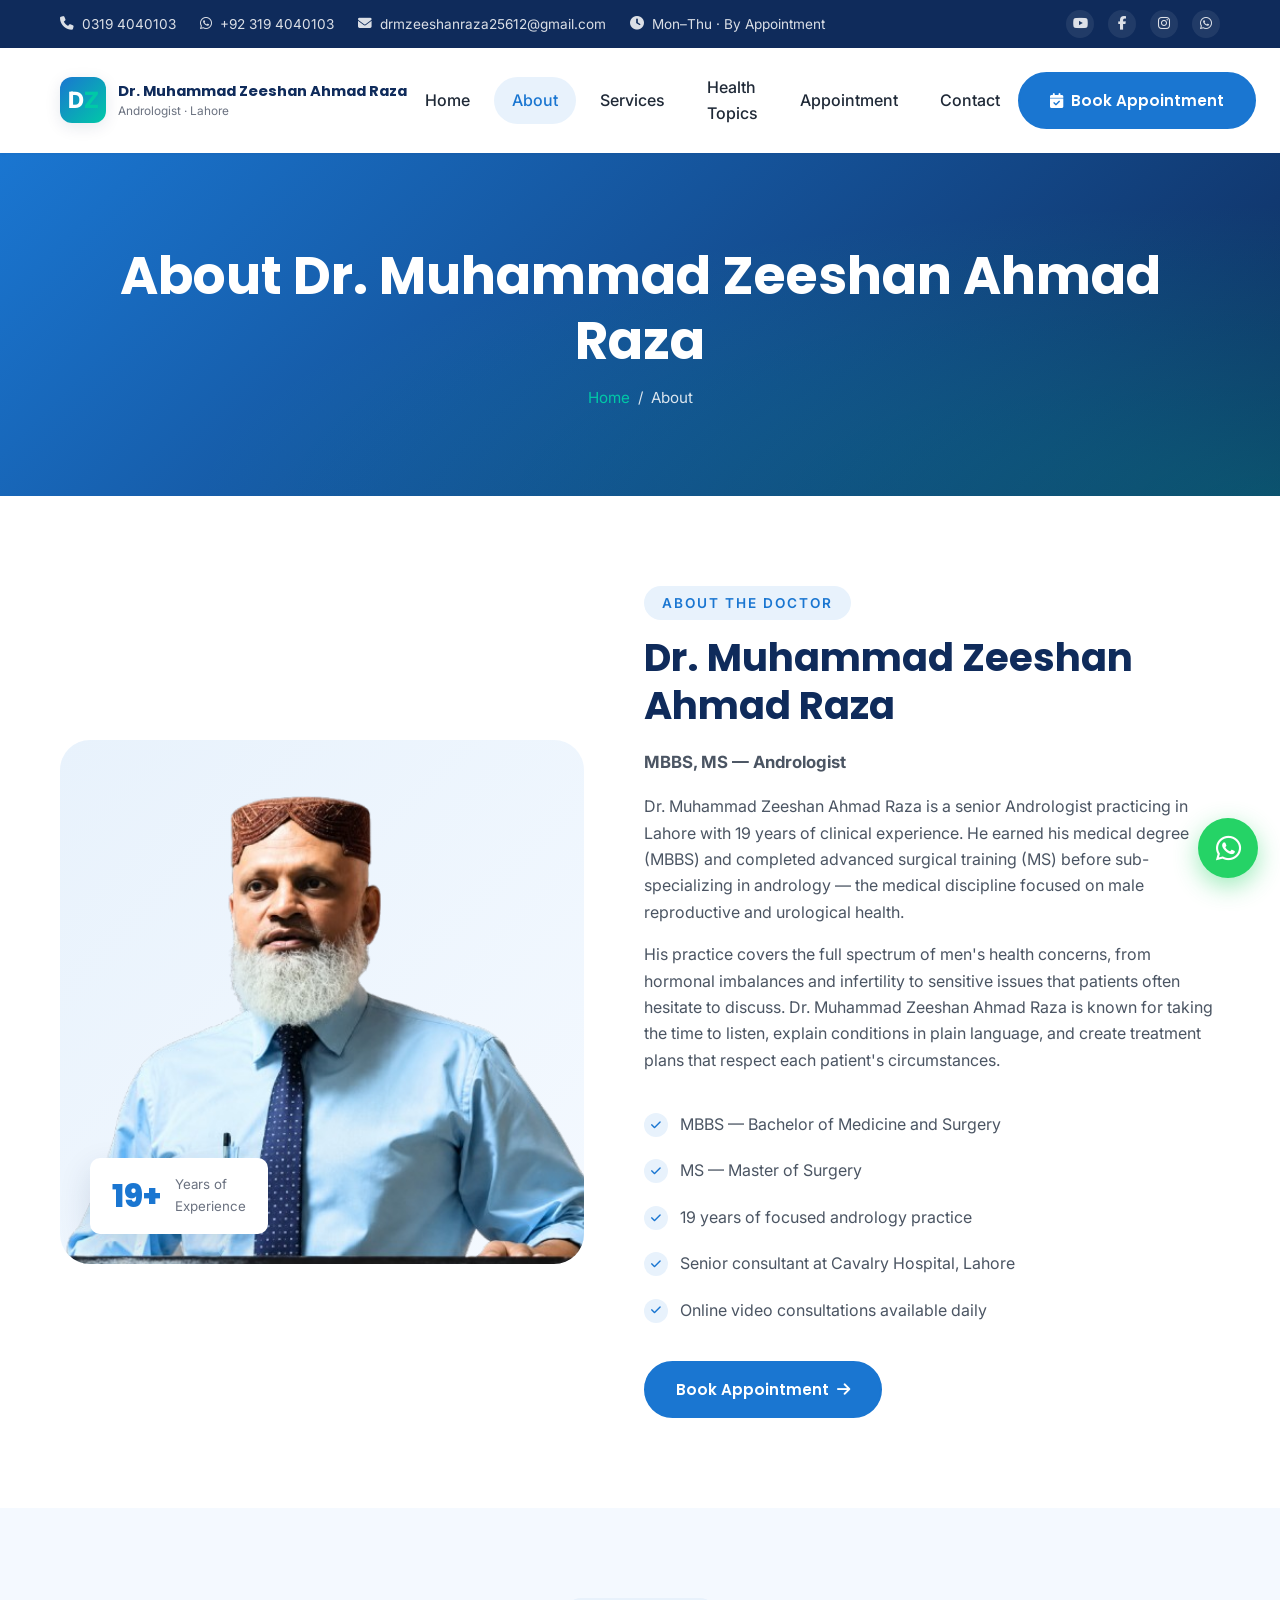
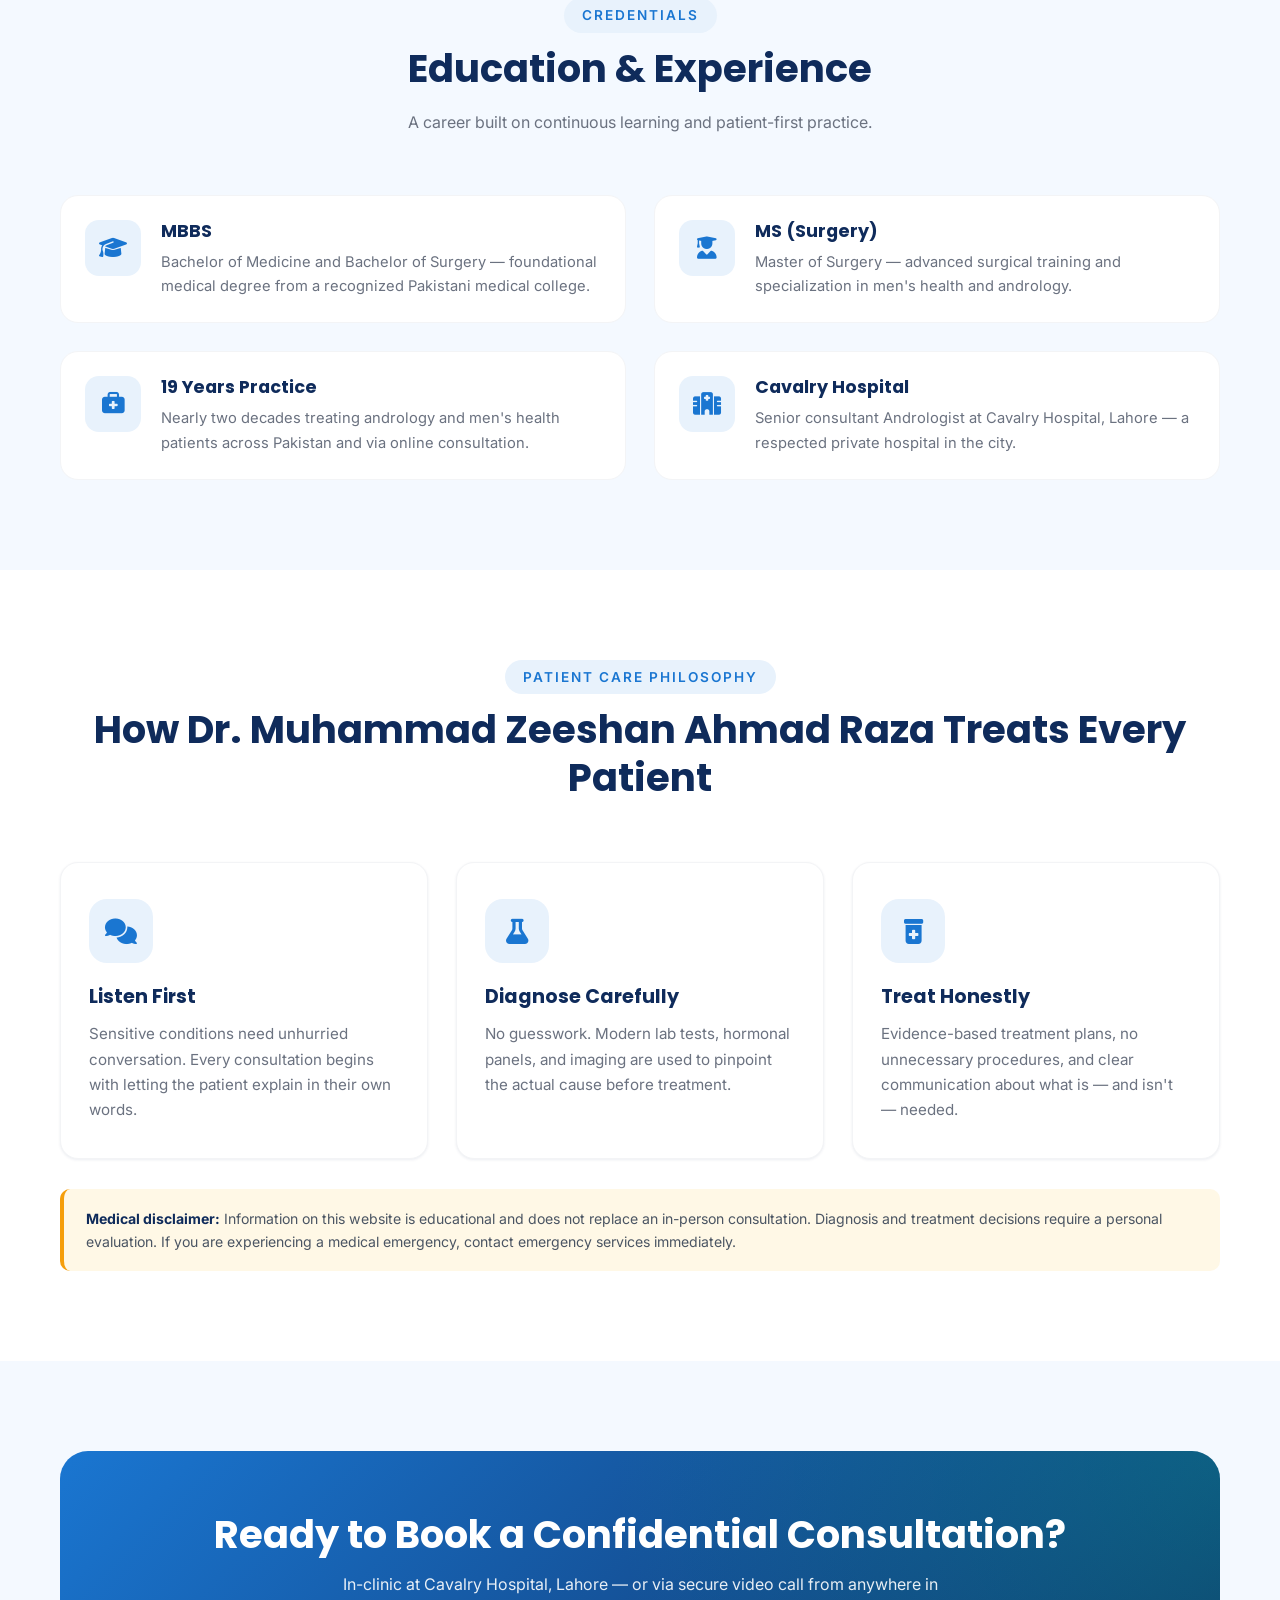
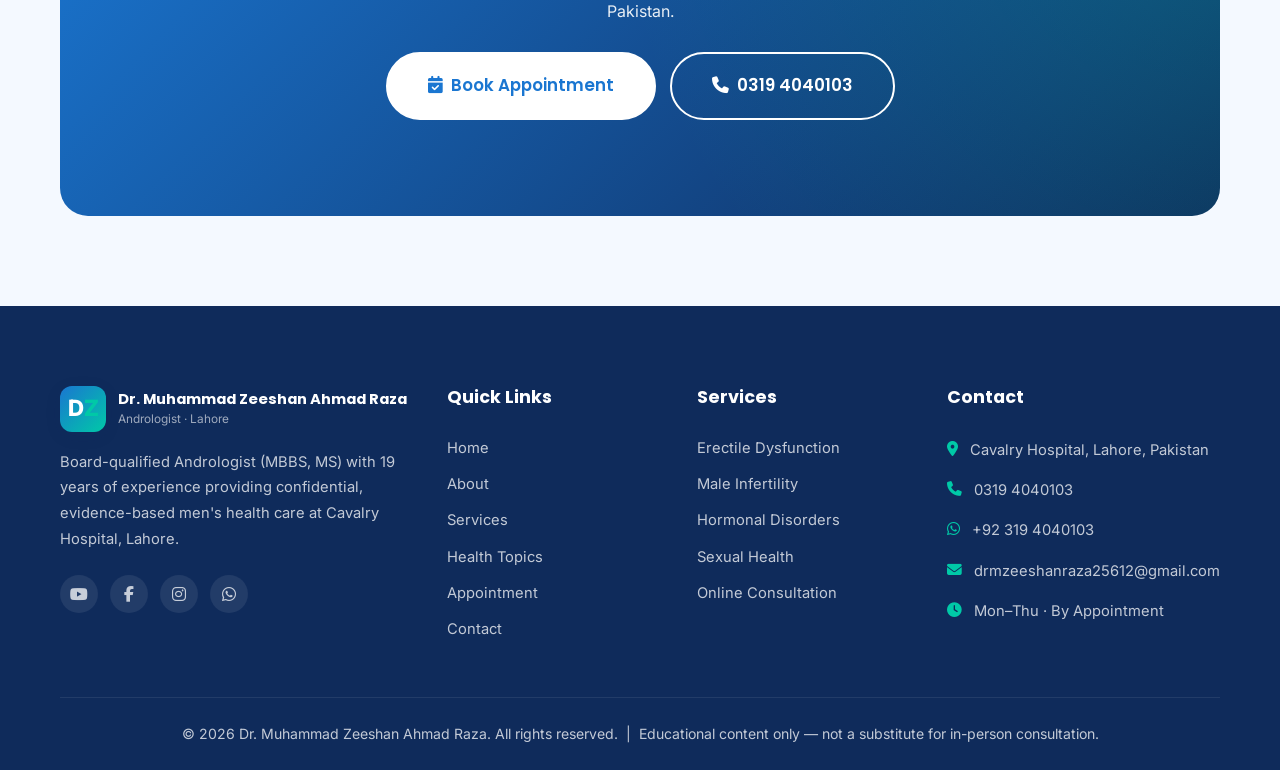
==== commit 8a4d02ad: "upated on boking form and gogle reviews" ====
--- a/about.html
+++ b/about.html
@@ -3,13 +3,13 @@
 <head>
 <meta charset="UTF-8" />
 <meta name="viewport" content="width=device-width, initial-scale=1.0" />
-<title>About Dr. Muhammad Zeeshan Ahmed Raza — Andrologist, Lahore</title>
-<meta name="description" content="Profile of Dr. Muhammad Zeeshan Ahmed Raza — MBBS, MS Andrologist with 19 years of experience at Cavalry Hospital, Lahore. Education, experience, and approach." />
+<title>About Dr. Muhammad Zeeshan Ahmad Raza — Andrologist, Lahore</title>
+<meta name="description" content="Profile of Dr. Muhammad Zeeshan Ahmad Raza — MBBS, MS Andrologist with 19 years of experience at Cavalry Hospital, Lahore. Education, experience, and approach." />
 <link rel="preconnect" href="https://fonts.googleapis.com" />
 <link rel="preconnect" href="https://fonts.gstatic.com" crossorigin />
 <link href="https://fonts.googleapis.com/css2?family=Poppins:wght@500;600;700;800&family=Inter:wght@400;500;600&display=swap" rel="stylesheet" />
 <link rel="stylesheet" href="https://cdnjs.cloudflare.com/ajax/libs/font-awesome/6.5.1/css/all.min.css" />
-<link rel="stylesheet" href="assets/css/style.css?v=20260511143106" />
+<link rel="stylesheet" href="assets/css/style.css?v=20260630n" />
 </head>
 <body>
 <div class="loader" id="pageLoader"><div class="jimu-primary-loading"></div></div>
@@ -20,12 +20,12 @@
       <span><i class="fa-solid fa-phone"></i> 0319 4040103</span>
       <span><i class="fa-brands fa-whatsapp"></i> <a href="https://wa.me/923194040103" target="_blank" rel="noopener" style="color:inherit;">+92 319 4040103</a></span>
       <span><i class="fa-solid fa-envelope"></i> drmzeeshanraza25612@gmail.com</span>
-      <span><i class="fa-solid fa-clock"></i> Mon–Sat: 9:00 PM – 10:30 PM</span>
+      <span><i class="fa-solid fa-clock"></i> Mon–Thu · By Appointment</span>
     </div>
     <div class="topbar-social">
       <a href="https://www.youtube.com/@DrMuhammadZeeshanAhmedRaza" target="_blank" rel="noopener" aria-label="YouTube"><i class="fa-brands fa-youtube"></i></a>
-      <a href="#" aria-label="Facebook"><i class="fa-brands fa-facebook-f"></i></a>
-      <a href="#" aria-label="Instagram"><i class="fa-brands fa-instagram"></i></a>
+      <a href="https://www.facebook.com/profile.php?id=61564807743817" target="_blank" rel="noopener" aria-label="Facebook"><i class="fa-brands fa-facebook-f"></i></a>
+      <a href="https://www.instagram.com/drzeeshanahmadraza/" target="_blank" rel="noopener" aria-label="Instagram"><i class="fa-brands fa-instagram"></i></a>
       <a href="https://wa.me/923194040103" target="_blank" rel="noopener" aria-label="WhatsApp"><i class="fa-brands fa-whatsapp"></i></a>
     </div>
   </div>
@@ -35,13 +35,14 @@
   <div class="container">
     <a href="index.html" class="logo">
       <span class="logo-icon">D<span style="color:var(--secondary);">Z</span></span>
-      <span class="logo-text"><strong>Dr. Muhammad Zeeshan Ahmed Raza</strong><small>Andrologist · Lahore</small></span>
+      <span class="logo-text"><strong>Dr. Muhammad Zeeshan Ahmad Raza</strong><small>Andrologist · Lahore</small></span>
     </a>
     <nav>
       <ul class="nav-list">
         <li><a href="index.html">Home</a></li>
         <li><a href="about.html">About</a></li>
         <li><a href="services.html">Services</a></li>
+        <li><a href="health-topics.html">Health Topics</a></li>
         <li><a href="appointment.html">Appointment</a></li>
         <li><a href="contact.html">Contact</a></li>
       </ul>
@@ -55,7 +56,7 @@
 
 <section class="page-banner">
   <div class="container">
-    <h1>About Dr. Muhammad Zeeshan Ahmed Raza</h1>
+    <h1>About Dr. Muhammad Zeeshan Ahmad Raza</h1>
     <p class="breadcrumb"><a href="index.html">Home</a> &nbsp;/&nbsp; About</p>
   </div>
 </section>
@@ -63,7 +64,7 @@
 <section class="section about-preview">
   <div class="container">
     <div class="image-side">
-      <img src="assets/images/doctor-portrait.png" alt="Dr. Muhammad Zeeshan Ahmed Raza — Senior Andrologist" onerror="this.style.display='none'; this.nextElementSibling.style.display='inline-block';" />
+      <img src="assets/images/doctor-portrait.png?v=5" alt="Dr. Muhammad Zeeshan Ahmad Raza — Senior Andrologist" onerror="this.style.display='none'; this.nextElementSibling.style.display='inline-block';" />
       <i class="fa-solid fa-user-doctor" style="display:none; font-size: 9rem; color: var(--primary); opacity: 0.4;"></i>
       <div class="badge">
         <span class="num">19+</span>
@@ -72,10 +73,10 @@
     </div>
     <div>
       <span class="eyebrow" style="display:inline-block; color: var(--primary); font-weight:600; font-size:0.85rem; letter-spacing:2px; text-transform:uppercase; margin-bottom:14px; padding:6px 18px; background: var(--primary-light); border-radius:999px;">About the Doctor</span>
-      <h2>Dr. Muhammad Zeeshan Ahmed Raza</h2>
+      <h2>Dr. Muhammad Zeeshan Ahmad Raza</h2>
       <p style="font-size:1.05rem; color: var(--gray-700);"><strong>MBBS, MS — Andrologist</strong></p>
-      <p>Dr. Muhammad Zeeshan Ahmed Raza is a senior Andrologist practicing in Lahore with 19 years of clinical experience. He earned his medical degree (MBBS) and completed advanced surgical training (MS) before sub-specializing in andrology — the medical discipline focused on male reproductive and urological health.</p>
-      <p>His practice covers the full spectrum of men's health concerns, from hormonal imbalances and infertility to sensitive issues that patients often hesitate to discuss. Dr. Muhammad Zeeshan Ahmed Raza is known for taking the time to listen, explain conditions in plain language, and create treatment plans that respect each patient's circumstances.</p>
+      <p>Dr. Muhammad Zeeshan Ahmad Raza is a senior Andrologist practicing in Lahore with 19 years of clinical experience. He earned his medical degree (MBBS) and completed advanced surgical training (MS) before sub-specializing in andrology — the medical discipline focused on male reproductive and urological health.</p>
+      <p>His practice covers the full spectrum of men's health concerns, from hormonal imbalances and infertility to sensitive issues that patients often hesitate to discuss. Dr. Muhammad Zeeshan Ahmad Raza is known for taking the time to listen, explain conditions in plain language, and create treatment plans that respect each patient's circumstances.</p>
       <ul class="feature-list">
         <li>MBBS — Bachelor of Medicine and Surgery</li>
         <li>MS — Master of Surgery</li>
@@ -122,7 +123,7 @@
   <div class="container">
     <div class="section-head">
       <span class="eyebrow">Patient Care Philosophy</span>
-      <h2>How Dr. Muhammad Zeeshan Ahmed Raza Treats Every Patient</h2>
+      <h2>How Dr. Muhammad Zeeshan Ahmad Raza Treats Every Patient</h2>
     </div>
     <div class="grid grid-3">
       <div class="service-card">
@@ -166,13 +167,13 @@
       <div class="footer-about">
         <a href="index.html" class="logo">
           <span class="logo-icon">D<span style="color:var(--secondary);">Z</span></span>
-          <span class="logo-text"><strong>Dr. Muhammad Zeeshan Ahmed Raza</strong><small>Andrologist · Lahore</small></span>
+          <span class="logo-text"><strong>Dr. Muhammad Zeeshan Ahmad Raza</strong><small>Andrologist · Lahore</small></span>
         </a>
         <p>Board-qualified Andrologist (MBBS, MS) with 19 years of experience providing confidential, evidence-based men's health care at Cavalry Hospital, Lahore.</p>
         <div class="footer-social">
           <a href="https://www.youtube.com/@DrMuhammadZeeshanAhmedRaza" target="_blank" rel="noopener" aria-label="YouTube"><i class="fa-brands fa-youtube"></i></a>
-          <a href="#" aria-label="Facebook"><i class="fa-brands fa-facebook-f"></i></a>
-          <a href="#" aria-label="Instagram"><i class="fa-brands fa-instagram"></i></a>
+          <a href="https://www.facebook.com/profile.php?id=61564807743817" target="_blank" rel="noopener" aria-label="Facebook"><i class="fa-brands fa-facebook-f"></i></a>
+          <a href="https://www.instagram.com/drzeeshanahmadraza/" target="_blank" rel="noopener" aria-label="Instagram"><i class="fa-brands fa-instagram"></i></a>
           <a href="https://wa.me/923194040103" target="_blank" rel="noopener" aria-label="WhatsApp"><i class="fa-brands fa-whatsapp"></i></a>
         </div>
       </div>
@@ -182,6 +183,7 @@
           <li><a href="index.html">Home</a></li>
           <li><a href="about.html">About</a></li>
           <li><a href="services.html">Services</a></li>
+          <li><a href="health-topics.html">Health Topics</a></li>
           <li><a href="appointment.html">Appointment</a></li>
           <li><a href="contact.html">Contact</a></li>
         </ul>
@@ -203,17 +205,17 @@
           <li><i class="fa-solid fa-phone"></i> <a href="tel:03194040103">0319 4040103</a></li>
           <li><i class="fa-brands fa-whatsapp"></i> <a href="https://wa.me/923194040103" target="_blank" rel="noopener">+92 319 4040103</a></li>
           <li><i class="fa-solid fa-envelope"></i> <a href="mailto:drmzeeshanraza25612@gmail.com">drmzeeshanraza25612@gmail.com</a></li>
-          <li><i class="fa-solid fa-clock"></i> Mon–Sat 9:00 PM – 10:30 PM</li>
+          <li><i class="fa-solid fa-clock"></i> Mon–Thu · By Appointment</li>
         </ul>
       </div>
     </div>
     <div class="footer-bottom">
-      &copy; <span id="footer-year"></span> Dr. Muhammad Zeeshan Ahmed Raza. All rights reserved. &nbsp;|&nbsp;
+      &copy; <span id="footer-year"></span> Dr. Muhammad Zeeshan Ahmad Raza. All rights reserved. &nbsp;|&nbsp;
       Educational content only — not a substitute for in-person consultation.
     </div>
   </div>
 </footer>
 
-<script src="assets/js/main.js?v=20260511143106"></script>
+<script src="assets/js/main.js?v=20260630n"></script>
 </body>
 </html>
--- a/assets/css/style.css
+++ b/assets/css/style.css
@@ -1309,3 +1309,438 @@
   .btn { padding: 11px 20px; font-size: 0.85rem; }
   .section-head { margin-bottom: 28px; }
 }
+
+/* ============================================================
+   Health Topics — topic blocks, FAQ accordion, condition cards
+   (added 2026-06-30)
+   ============================================================ */
+
+/* Condition / topic block */
+.topic-block {
+  background: var(--white);
+  border: 1px solid #e6edf6;
+  border-radius: var(--radius-lg);
+  box-shadow: var(--shadow-sm);
+  padding: 38px 40px;
+  margin-bottom: 30px;
+  scroll-margin-top: 110px;
+  transition: box-shadow 0.25s ease, transform 0.25s ease;
+}
+.topic-block:hover { box-shadow: var(--shadow-md); transform: translateY(-3px); }
+.topic-block .topic-head {
+  display: flex;
+  align-items: center;
+  gap: 18px;
+  margin-bottom: 18px;
+}
+.topic-block .topic-icon {
+  flex: 0 0 auto;
+  width: 60px; height: 60px;
+  border-radius: 14px;
+  display: grid; place-items: center;
+  font-size: 1.5rem;
+  background: var(--primary-light);
+  color: var(--primary);
+}
+.topic-block h3 { font-size: 1.35rem; margin: 0; }
+.topic-block .topic-tag {
+  display: inline-block;
+  font-size: 0.72rem;
+  letter-spacing: 1px;
+  text-transform: uppercase;
+  font-weight: 600;
+  color: var(--secondary-dark);
+  margin-top: 4px;
+}
+.topic-block p { color: var(--gray-700); }
+.topic-grid { display: grid; grid-template-columns: 1fr 1fr; gap: 14px 36px; margin: 18px 0 4px; }
+.topic-grid h4 { font-size: 0.95rem; margin: 0 0 8px; color: var(--dark); }
+.topic-grid ul { list-style: none; margin: 0; padding: 0; }
+.topic-grid ul li {
+  position: relative;
+  padding: 6px 0 6px 24px;
+  font-size: 0.92rem;
+  color: var(--gray-700);
+}
+.topic-grid ul li::before {
+  content: "\f058";
+  font-family: "Font Awesome 6 Free";
+  font-weight: 900;
+  position: absolute; left: 0; top: 6px;
+  color: var(--secondary);
+  font-size: 0.85rem;
+}
+.topic-grid .col-symptoms ul li::before { content: "\f0a9"; color: var(--primary); }
+
+/* Quick-jump chips */
+.topic-jump {
+  display: flex; flex-wrap: wrap; gap: 10px;
+  justify-content: center;
+  margin-bottom: 46px;
+}
+.topic-jump a {
+  font-size: 0.86rem;
+  font-weight: 500;
+  padding: 9px 18px;
+  border-radius: 999px;
+  background: var(--white);
+  border: 1px solid #dbe6f3;
+  color: var(--dark);
+  transition: all 0.2s ease;
+}
+.topic-jump a:hover { background: var(--primary); color: var(--white); border-color: var(--primary); }
+
+/* FAQ accordion */
+.faq { max-width: 820px; margin: 0 auto; }
+.faq-item {
+  background: var(--white);
+  border: 1px solid #e6edf6;
+  border-radius: var(--radius-md);
+  margin-bottom: 14px;
+  overflow: hidden;
+}
+.faq-item summary {
+  cursor: pointer;
+  list-style: none;
+  padding: 20px 56px 20px 24px;
+  font-family: 'Poppins', sans-serif;
+  font-weight: 600;
+  font-size: 1.02rem;
+  color: var(--dark);
+  position: relative;
+  transition: color 0.2s ease;
+}
+.faq-item summary::-webkit-details-marker { display: none; }
+.faq-item summary::after {
+  content: "\f067";
+  font-family: "Font Awesome 6 Free";
+  font-weight: 900;
+  position: absolute;
+  right: 22px; top: 50%;
+  transform: translateY(-50%);
+  color: var(--primary);
+  font-size: 0.9rem;
+  transition: transform 0.25s ease;
+}
+.faq-item[open] summary { color: var(--primary); }
+.faq-item[open] summary::after { content: "\f068"; }
+.faq-item summary:hover { color: var(--primary); }
+.faq-item .faq-body { padding: 0 24px 22px; color: var(--gray-700); font-size: 0.96rem; }
+
+@media (max-width: 768px) {
+  .topic-block { padding: 28px 22px; }
+  .topic-grid { grid-template-columns: 1fr; gap: 4px 0; }
+  .topic-block .topic-head { gap: 14px; }
+  .topic-block .topic-icon { width: 52px; height: 52px; font-size: 1.3rem; }
+}
+
+/* ============================================================
+   Payment step modal (bank-transfer booking) — added 2026-06-30
+   ============================================================ */
+.pay-modal {
+  position: fixed; inset: 0; z-index: 1000;
+  background: rgba(15, 43, 91, 0.62);
+  backdrop-filter: blur(4px);
+  display: flex; align-items: center; justify-content: center;
+  padding: 20px;
+  opacity: 0; visibility: hidden;
+  transition: opacity 0.25s ease, visibility 0.25s ease;
+}
+.pay-modal.is-open { opacity: 1; visibility: visible; }
+.pay-card {
+  background: var(--white);
+  width: 100%; max-width: 480px;
+  max-height: 92vh; overflow-y: auto;
+  border-radius: var(--radius-lg);
+  box-shadow: var(--shadow-lg);
+  padding: 32px 30px 26px;
+  position: relative;
+  transform: translateY(16px) scale(0.98);
+  transition: transform 0.25s ease;
+}
+.pay-modal.is-open .pay-card { transform: translateY(0) scale(1); }
+.pay-close {
+  position: absolute; top: 14px; right: 16px;
+  width: 36px; height: 36px;
+  border: none; background: #f1f5f9; color: var(--gray-700);
+  border-radius: 50%; font-size: 1.3rem; line-height: 1; cursor: pointer;
+  transition: background 0.2s ease;
+}
+.pay-close:hover { background: #e2e8f0; }
+.pay-head { text-align: center; margin-bottom: 20px; }
+.pay-secure {
+  display: inline-flex; align-items: center; gap: 6px;
+  font-size: 0.72rem; font-weight: 600; letter-spacing: 1px; text-transform: uppercase;
+  color: var(--secondary-dark); background: #e6fbf6;
+  padding: 5px 14px; border-radius: 999px; margin-bottom: 12px;
+}
+.pay-head h3 { font-size: 1.3rem; margin: 0 0 8px; }
+.pay-sub { font-size: 0.9rem; color: var(--gray-500); margin: 0; }
+.pay-amount {
+  text-align: center;
+  background: linear-gradient(135deg, var(--primary) 0%, var(--primary-dark) 100%);
+  color: var(--white); border-radius: var(--radius-md);
+  padding: 18px; margin-bottom: 20px;
+}
+.pay-amount span { display: block; font-size: 0.78rem; text-transform: uppercase; letter-spacing: 1px; opacity: 0.85; }
+.pay-amount strong { display: block; font-family: 'Poppins', sans-serif; font-size: 2rem; font-weight: 800; margin: 4px 0 2px; }
+.pay-amount small { font-size: 0.85rem; opacity: 0.9; }
+.pay-bank { border: 1px solid #e6edf6; border-radius: var(--radius-md); padding: 6px 16px; margin-bottom: 18px; }
+.pay-row { display: flex; justify-content: space-between; align-items: center; gap: 12px; padding: 11px 0; border-bottom: 1px dashed #e6edf6; font-size: 0.92rem; }
+.pay-row:last-child { border-bottom: none; }
+.pay-row span { color: var(--gray-500); flex: 0 0 auto; }
+.pay-row b { color: var(--dark); text-align: right; display: flex; align-items: center; gap: 8px; flex-wrap: wrap; justify-content: flex-end; }
+.pay-row code { font-family: 'Geist Mono', ui-monospace, monospace; font-size: 0.9rem; letter-spacing: 0.5px; color: var(--primary-dark); word-break: break-all; }
+.pay-copy {
+  border: 1px solid var(--primary-light); background: var(--primary-light); color: var(--primary-dark);
+  font-size: 0.74rem; font-weight: 600; padding: 4px 10px; border-radius: 6px; cursor: pointer;
+  display: inline-flex; align-items: center; gap: 5px; transition: all 0.2s ease;
+}
+.pay-copy:hover { background: var(--primary); color: var(--white); border-color: var(--primary); }
+.pay-steps { margin: 0 0 22px; padding-left: 20px; }
+.pay-steps li { font-size: 0.88rem; color: var(--gray-700); padding: 5px 0; }
+.pay-actions { display: flex; flex-direction: column; gap: 10px; }
+.pay-actions .btn { width: 100%; }
+.pay-note { font-size: 0.78rem; color: var(--gray-500); text-align: center; margin: 16px 0 0; line-height: 1.5; }
+.pay-note i { color: var(--secondary); }
+
+@media (max-width: 768px) {
+  .pay-card { padding: 26px 20px 22px; }
+  .pay-amount strong { font-size: 1.7rem; }
+  .pay-row { flex-direction: column; align-items: flex-start; gap: 4px; }
+  .pay-row b { justify-content: flex-start; text-align: left; }
+}
+
+/* Google Business Profile reviews block — added 2026-06-30 */
+.gmb-cta { text-align: center; margin-top: 20px; }
+#google-reviews-widget:empty { display: none; }
+.gmb-badge {
+  display: inline-flex; align-items: center; gap: 14px;
+  background: var(--white); border: 1px solid #e6edf6;
+  border-radius: 999px; padding: 12px 26px; margin-bottom: 24px;
+  box-shadow: var(--shadow-sm);
+}
+.gmb-badge > i.fa-google { font-size: 1.7rem; color: #4285F4; }
+.gmb-badge strong { display: block; font-family: 'Poppins', sans-serif; font-size: 0.98rem; color: var(--dark); }
+.gmb-badge span { font-size: 0.82rem; color: var(--gray-500); }
+.gmb-badge .fa-star { color: #fbbc04; font-size: 0.78rem; }
+
+/* Payment method chips (Bank active; JazzCash/Easypaisa disabled for now) */
+.pay-methods { display: flex; gap: 8px; margin-bottom: 16px; flex-wrap: wrap; }
+.pay-method {
+  flex: 1 1 0; min-width: 96px;
+  display: inline-flex; align-items: center; justify-content: center; gap: 6px;
+  font-size: 0.8rem; font-weight: 600;
+  padding: 10px 8px; border-radius: var(--radius-md);
+  border: 1.5px solid #e6edf6; background: var(--white); color: var(--gray-700);
+  cursor: pointer; position: relative;
+}
+.pay-method.is-active { border-color: var(--primary); background: var(--primary-light); color: var(--primary-dark); }
+.pay-method.is-disabled { opacity: 0.55; cursor: not-allowed; background: #f8fafc; }
+.pay-method .soon {
+  font-size: 0.58rem; font-weight: 700; text-transform: uppercase; letter-spacing: 0.5px;
+  background: var(--gray-500); color: var(--white);
+  padding: 2px 6px; border-radius: 999px; margin-left: 2px;
+}
+
+/* ============================================================
+   Reviews carousel (sliding) — added 2026-06-30
+   ============================================================ */
+.rev-slider { position: relative; max-width: 1080px; margin: 0 auto; padding: 0 8px; }
+.rev-viewport { overflow: hidden; }
+.rev-track { display: flex; transition: transform 0.5s ease; }
+.rev-slide { flex: 0 0 33.333%; box-sizing: border-box; padding: 10px; }
+.rev-card {
+  background: var(--white);
+  border: 1px solid #e6edf6;
+  border-radius: var(--radius-lg);
+  box-shadow: var(--shadow-sm);
+  padding: 24px 24px 22px;
+  height: 100%;
+  display: flex; flex-direction: column;
+}
+.rev-top { display: flex; align-items: center; gap: 12px; margin-bottom: 12px; }
+.rev-avatar {
+  width: 44px; height: 44px; border-radius: 50%;
+  display: grid; place-items: center;
+  color: #fff; font-family: 'Poppins', sans-serif; font-weight: 700; font-size: 1.1rem;
+  flex: 0 0 auto;
+}
+.rev-meta { flex: 1 1 auto; line-height: 1.2; }
+.rev-meta strong { display: block; font-size: 0.96rem; color: var(--dark); }
+.rev-meta small { color: var(--gray-500); font-size: 0.8rem; }
+.rev-g { color: #4285F4; font-size: 1.15rem; }
+.rev-stars { color: #fbbc04; font-size: 0.9rem; margin-bottom: 10px; letter-spacing: 1px; }
+.rev-card p { color: var(--gray-700); font-size: 0.93rem; margin: 0; }
+
+.rev-arrow {
+  position: absolute; top: 50%; transform: translateY(-50%);
+  width: 44px; height: 44px; border-radius: 50%;
+  border: none; background: var(--white); color: var(--primary);
+  box-shadow: var(--shadow-md); cursor: pointer; z-index: 3;
+  font-size: 1rem; transition: all 0.2s ease;
+}
+.rev-arrow:hover { background: var(--primary); color: #fff; }
+.rev-prev { left: -8px; }
+.rev-next { right: -8px; }
+
+.rev-dots { display: flex; justify-content: center; gap: 8px; margin-top: 22px; }
+.rev-dots button {
+  width: 9px; height: 9px; border-radius: 50%; border: none; padding: 0;
+  background: #cdd9e8; cursor: pointer; transition: all 0.2s ease;
+}
+.rev-dots button.is-active { background: var(--primary); width: 26px; border-radius: 999px; }
+
+@media (max-width: 992px) { .rev-slide { flex-basis: 50%; } }
+@media (max-width: 768px) {
+  .rev-slide { flex-basis: 100%; }
+  .rev-prev { left: -2px; }
+  .rev-next { right: -2px; }
+}
+
+/* ============================================================
+   Floating WhatsApp contact button (site-wide) — added 2026-06-30
+   ============================================================ */
+.wa-float {
+  position: fixed; right: 22px; bottom: 22px; z-index: 900;
+  display: inline-flex; align-items: center; gap: 0;
+  background: #25D366; color: #fff;
+  height: 60px; border-radius: 999px;
+  box-shadow: 0 8px 24px rgba(37,211,102,0.45);
+  overflow: hidden; max-width: 60px;
+  transition: max-width 0.35s ease, box-shadow 0.2s ease;
+  animation: waPulse 2.4s infinite;
+}
+.wa-float i { flex: 0 0 60px; width: 60px; height: 60px; display: grid; place-items: center; font-size: 1.8rem; }
+.wa-float-label { white-space: nowrap; font-family: 'Poppins', sans-serif; font-weight: 600; font-size: 0.95rem; padding-right: 22px; }
+.wa-float:hover { color: #fff; max-width: 260px; box-shadow: 0 10px 28px rgba(37,211,102,0.6); animation: none; }
+@keyframes waPulse {
+  0%   { box-shadow: 0 8px 24px rgba(37,211,102,0.45), 0 0 0 0 rgba(37,211,102,0.5); }
+  70%  { box-shadow: 0 8px 24px rgba(37,211,102,0.45), 0 0 0 16px rgba(37,211,102,0); }
+  100% { box-shadow: 0 8px 24px rgba(37,211,102,0.45), 0 0 0 0 rgba(37,211,102,0); }
+}
+@media (max-width: 768px) {
+  .wa-float { right: 16px; bottom: 16px; height: 54px; max-width: 54px; }
+  .wa-float i { flex-basis: 54px; width: 54px; height: 54px; font-size: 1.6rem; }
+  /* On mobile keep it compact (icon only) to avoid covering content */
+  .wa-float:hover { max-width: 54px; }
+  .wa-float-label { display: none; }
+}
+
+/* Card payment (Safepay) panel — added 2026-06-30 */
+.pay-panel { margin-bottom: 8px; }
+.pay-cardpay { text-align: center; border: 1px solid #e6edf6; border-radius: var(--radius-md); padding: 22px 18px; }
+.pay-cc-logos { font-size: 2.1rem; color: var(--primary-dark); display: flex; gap: 12px; justify-content: center; margin-bottom: 12px; }
+.pay-cc-logos .fa-cc-visa { color: #1a1f71; }
+.pay-cc-logos .fa-cc-mastercard { color: #eb001b; }
+.pay-cardpay-text { font-size: 0.9rem; color: var(--gray-700); margin-bottom: 18px; }
+.pay-online { width: 100%; }
+.pay-online[disabled] { opacity: 0.55; cursor: not-allowed; }
+.pay-online-note { font-size: 0.82rem; color: var(--warning); margin: 12px 0 0; font-weight: 500; }
+.pay-after { display: flex; flex-direction: column; gap: 8px; align-items: center; margin-top: 18px; padding-top: 16px; border-top: 1px dashed #e6edf6; }
+.pay-after span { font-size: 0.82rem; color: var(--gray-500); }
+.pay-after .btn { width: 100%; }
+
+/* ============================================================
+   Manual payment: screenshot upload + success state — 2026-06-30
+   ============================================================ */
+.pay-upload { margin: 18px 0 14px; }
+.pay-upload-title { font-size: 0.86rem; color: var(--gray-700); margin: 0 0 12px; }
+.pay-step-num {
+  display: inline-grid; place-items: center;
+  width: 20px; height: 20px; border-radius: 50%;
+  background: var(--primary); color: #fff; font-size: 0.72rem; font-weight: 700;
+  margin-right: 2px;
+}
+.pay-upload-label {
+  display: flex; flex-direction: column; align-items: center; gap: 4px;
+  padding: 22px; border: 2px dashed #c7d6ea; border-radius: var(--radius-md);
+  background: #f8fbff; cursor: pointer; text-align: center;
+  transition: border-color 0.2s ease, background 0.2s ease;
+}
+.pay-upload-label:hover { border-color: var(--primary); background: var(--primary-light); }
+.pay-upload-label.is-error { border-color: var(--danger); background: #fef2f2; }
+.pay-upload-label i { font-size: 1.7rem; color: var(--primary); }
+.pay-upload-cta { font-family: 'Poppins', sans-serif; font-weight: 600; color: var(--dark); }
+.pay-upload-label small { color: var(--gray-500); font-size: 0.78rem; }
+.pay-upload-preview { display: flex; align-items: center; gap: 12px; padding: 10px 12px; border: 1px solid #e6edf6; border-radius: var(--radius-md); background: var(--white); }
+.pay-upload-thumb { position: relative; width: 48px; height: 48px; flex: 0 0 auto; border-radius: 8px; overflow: hidden; background: var(--primary-light); display: grid; place-items: center; }
+.pay-upload-thumb img { width: 100%; height: 100%; object-fit: cover; display: block; }
+.pay-upload-thumb i { display: none; font-size: 1.4rem; color: var(--primary); }
+.pay-upload-thumb.no-img img { display: none; }
+.pay-upload-thumb.no-img i { display: block; }
+.pay-upload-info { flex: 1 1 auto; min-width: 0; line-height: 1.3; }
+.pay-upload-name { display: block; font-size: 0.85rem; color: var(--dark); font-weight: 600; white-space: nowrap; overflow: hidden; text-overflow: ellipsis; }
+.pay-upload-ok { font-size: 0.76rem; color: var(--secondary-dark); }
+.pay-upload-ok i { margin-right: 3px; }
+.pay-upload-remove { flex: 0 0 auto; width: 30px; height: 30px; border: none; background: #f1f5f9; color: var(--gray-700); border-radius: 50%; font-size: 1.1rem; cursor: pointer; }
+.pay-upload-remove:hover { background: #fee2e2; color: var(--danger); }
+.pay-upload-error { color: var(--danger); font-size: 0.84rem; font-weight: 500; margin: 10px 0 0; }
+
+.btn-shake { animation: btnShake 0.4s ease; }
+@keyframes btnShake { 0%,100%{transform:translateX(0);} 20%,60%{transform:translateX(-6px);} 40%,80%{transform:translateX(6px);} }
+
+.pay-success { text-align: center; padding: 20px 6px 6px; }
+.pay-success-icon { font-size: 3.4rem; color: var(--secondary); display: block; margin-bottom: 10px; }
+.pay-success h3 { margin-bottom: 8px; }
+.pay-success p { color: var(--gray-700); font-size: 0.92rem; margin-bottom: 20px; }
+.pay-success .btn { width: 100%; margin-bottom: 10px; }
+
+/* Write-a-review CTA under the reviews carousel */
+.rev-cta { text-align: center; margin-top: 30px; }
+.rev-cta p { color: var(--gray-700); font-size: 0.95rem; max-width: 560px; margin: 0 auto 16px; }
+
+/* How to Book & Pay — steps row */
+.steps-row { display: grid; grid-template-columns: repeat(4, 1fr); gap: 22px; }
+.step-item {
+  position: relative; text-align: center;
+  background: var(--white); border: 1px solid #e6edf6; border-radius: var(--radius-lg);
+  padding: 30px 22px 26px; box-shadow: var(--shadow-sm);
+}
+.step-circle {
+  display: grid; place-items: center;
+  width: 52px; height: 52px; margin: 0 auto 16px;
+  border-radius: 50%; font-family: 'Poppins', sans-serif; font-weight: 800; font-size: 1.3rem;
+  color: #fff; background: linear-gradient(135deg, var(--primary), var(--secondary));
+  box-shadow: var(--shadow-md);
+}
+.step-item h3 { font-size: 1.08rem; margin-bottom: 8px; }
+.step-item p { color: var(--gray-500); font-size: 0.9rem; margin: 0; }
+.steps-note { text-align: center; margin-top: 26px; color: var(--gray-700); font-size: 0.9rem; }
+.steps-note i { color: var(--secondary); margin-right: 4px; }
+@media (max-width: 880px) { .steps-row { grid-template-columns: repeat(2, 1fr); } }
+@media (max-width: 480px) { .steps-row { grid-template-columns: 1fr; } }
+
+/* ============================================================
+   Write-a-review popup — added 2026-06-30
+   ============================================================ */
+.rv-modal { position: fixed; inset: 0; z-index: 1000; display: flex; align-items: center; justify-content: center; padding: 20px; background: rgba(15,43,91,0.62); backdrop-filter: blur(4px); opacity: 0; visibility: hidden; transition: opacity 0.25s ease, visibility 0.25s ease; }
+.rv-modal.is-open { opacity: 1; visibility: visible; }
+.rv-card { position: relative; background: var(--white); width: 100%; max-width: 440px; border-radius: var(--radius-lg); box-shadow: var(--shadow-lg); padding: 34px 30px 26px; text-align: center; transform: translateY(16px) scale(0.98); transition: transform 0.25s ease; }
+.rv-modal.is-open .rv-card { transform: none; }
+.rv-close { position: absolute; top: 14px; right: 16px; width: 36px; height: 36px; border: none; background: #f1f5f9; color: var(--gray-700); border-radius: 50%; font-size: 1.3rem; line-height: 1; cursor: pointer; }
+.rv-close:hover { background: #e2e8f0; }
+.rv-google { display: inline-flex; align-items: center; gap: 6px; font-size: 0.74rem; font-weight: 600; letter-spacing: 1px; text-transform: uppercase; color: #4285F4; background: #eef4ff; padding: 5px 14px; border-radius: 999px; margin-bottom: 12px; }
+.rv-card h3 { margin-bottom: 6px; }
+.rv-sub { font-size: 0.9rem; color: var(--gray-500); margin-bottom: 18px; }
+.rv-stars { display: flex; justify-content: center; gap: 6px; margin-bottom: 18px; }
+.rv-star { border: none; background: none; cursor: pointer; font-size: 2rem; color: #d7dee8; padding: 2px; transition: transform 0.12s ease, color 0.12s ease; }
+.rv-star:hover { transform: scale(1.12); }
+.rv-star.is-on { color: #fbbc04; }
+.rv-text { width: 100%; border: 1.5px solid #dbe6f3; border-radius: var(--radius-md); padding: 12px 14px; font-family: 'Inter', sans-serif; font-size: 0.92rem; resize: vertical; margin-bottom: 16px; }
+.rv-text:focus { outline: none; border-color: var(--primary); }
+.rv-post { width: 100%; }
+.rv-note { font-size: 0.86rem; color: var(--secondary-dark); margin: 14px 0 0; font-weight: 500; }
+.rv-note i { margin-right: 4px; }
+.rv-hint { font-size: 0.76rem; color: var(--gray-500); margin: 14px 0 0; line-height: 1.5; }
+
+/* Appointment availability + date hints */
+.avail-hint { font-size: 0.85rem; color: var(--primary-dark); background: var(--primary-light); border-radius: var(--radius-md); padding: 9px 14px; margin: -6px 0 18px; }
+.avail-hint i { margin-right: 5px; }
+.date-hint { display: block; color: var(--danger); font-size: 0.8rem; margin-top: 6px; }
+
+/* Review popup — name input + error note */
+.rv-name { width: 100%; border: 1.5px solid #dbe6f3; border-radius: var(--radius-md); padding: 11px 14px; font-family: 'Inter', sans-serif; font-size: 0.92rem; margin-bottom: 12px; }
+.rv-name:focus { outline: none; border-color: var(--primary); }
+.rv-note-err { color: var(--danger) !important; }
+.rv-note-err i { color: #fbbc04; }
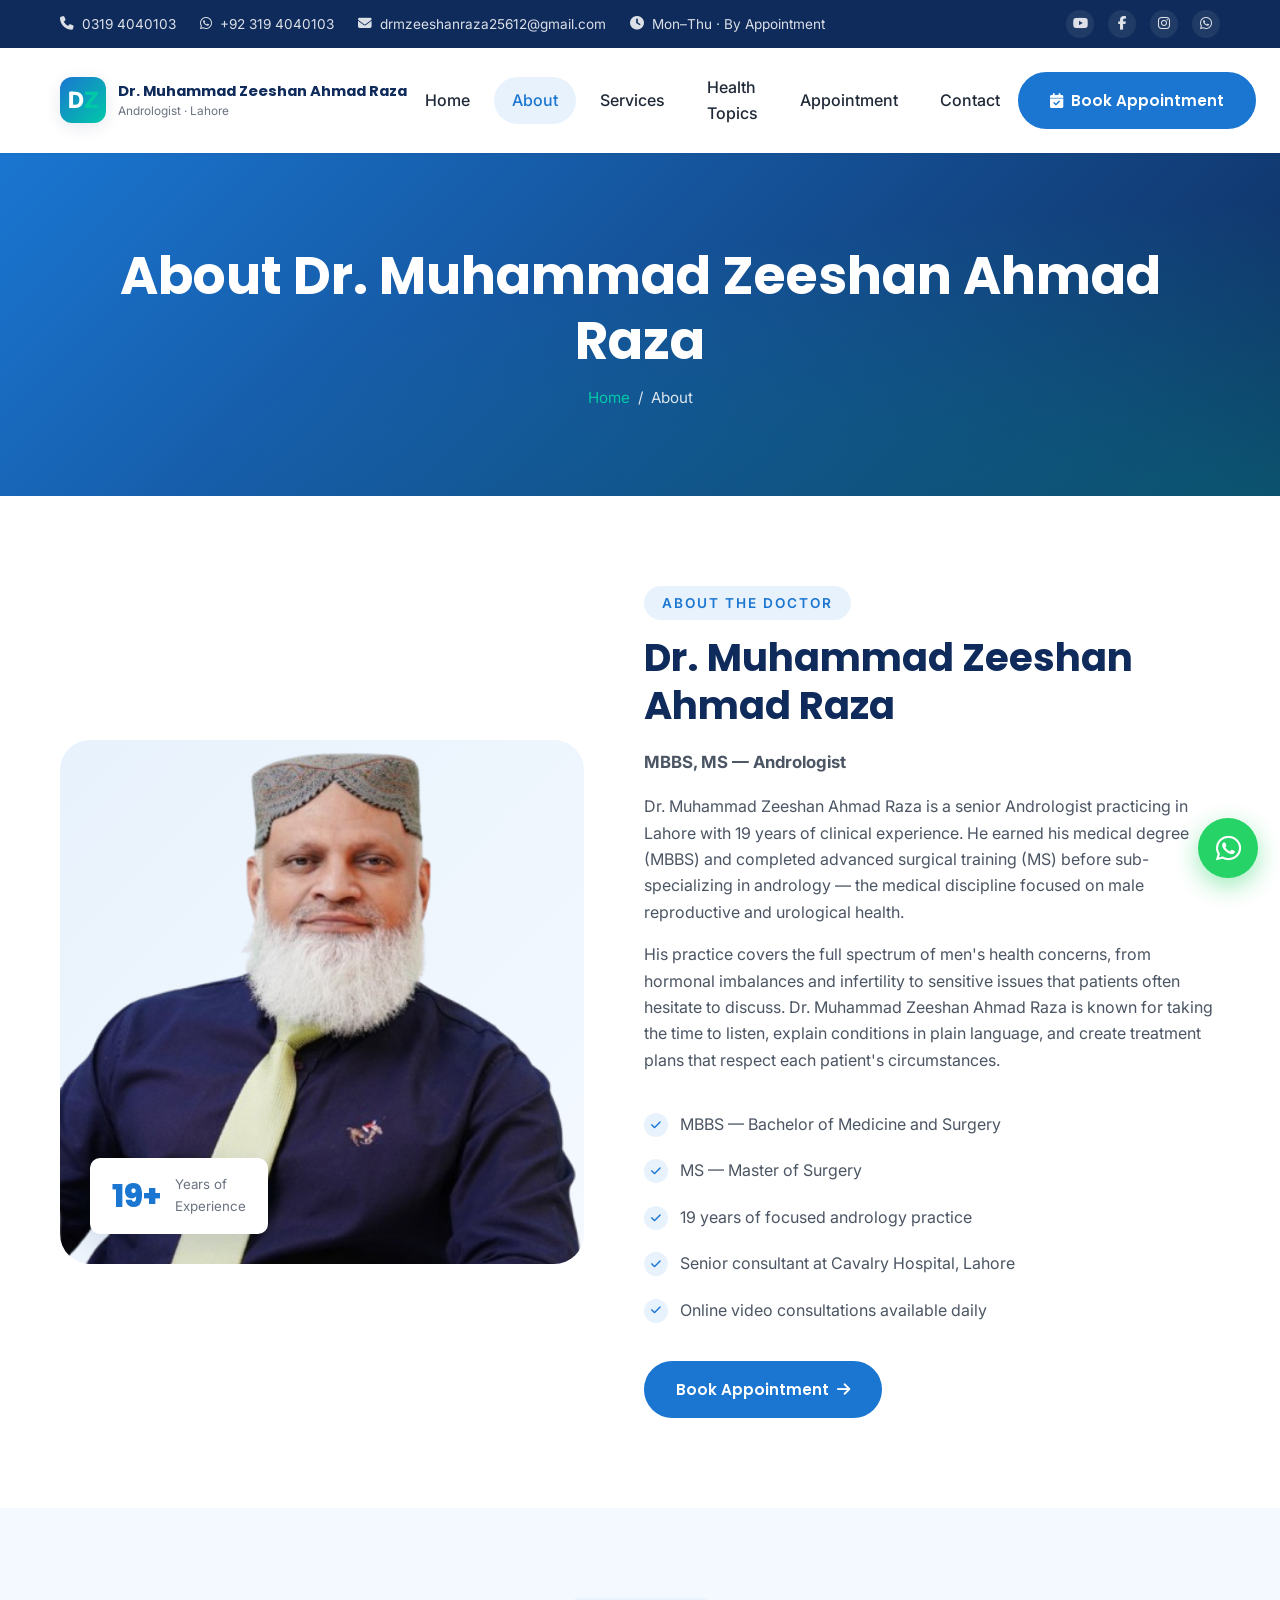
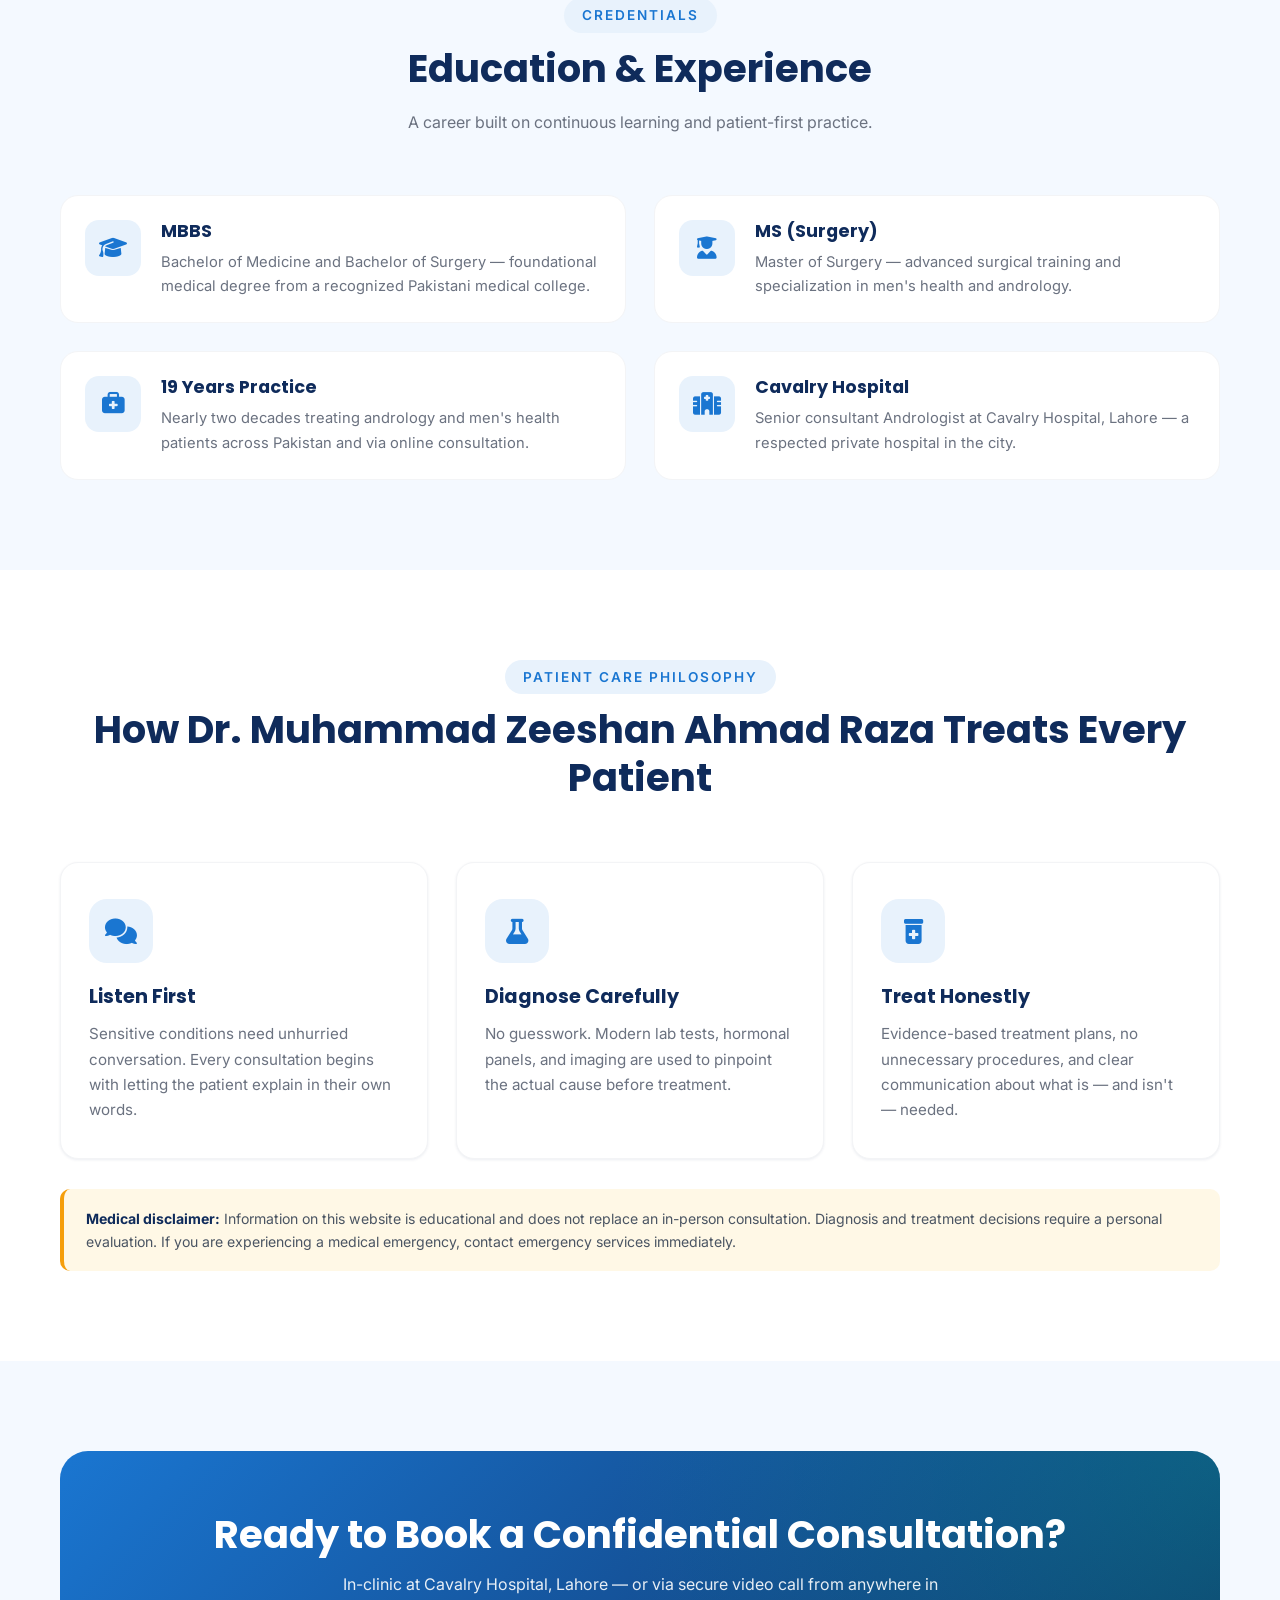
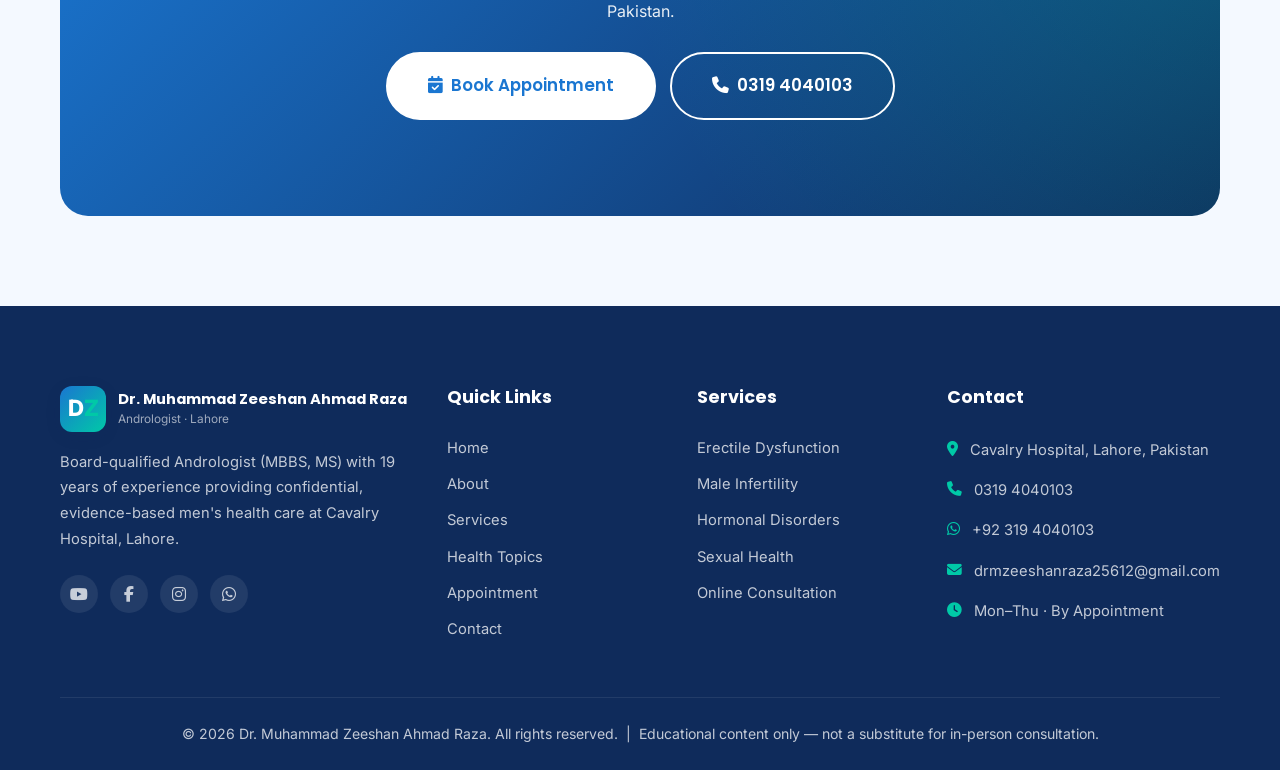
==== commit d00f4f9a: "updated image on about and idnex" ====
--- a/about.html
+++ b/about.html
@@ -64,7 +64,7 @@
 <section class="section about-preview">
   <div class="container">
     <div class="image-side">
-      <img src="assets/images/doctor-portrait.png?v=5" alt="Dr. Muhammad Zeeshan Ahmad Raza — Senior Andrologist" onerror="this.style.display='none'; this.nextElementSibling.style.display='inline-block';" />
+      <img src="assets/images/ai-backup-doctor-portrait.png?v=5" alt="Dr. Muhammad Zeeshan Ahmad Raza — Senior Andrologist" onerror="this.style.display='none'; this.nextElementSibling.style.display='inline-block';" />
       <i class="fa-solid fa-user-doctor" style="display:none; font-size: 9rem; color: var(--primary); opacity: 0.4;"></i>
       <div class="badge">
         <span class="num">19+</span>
